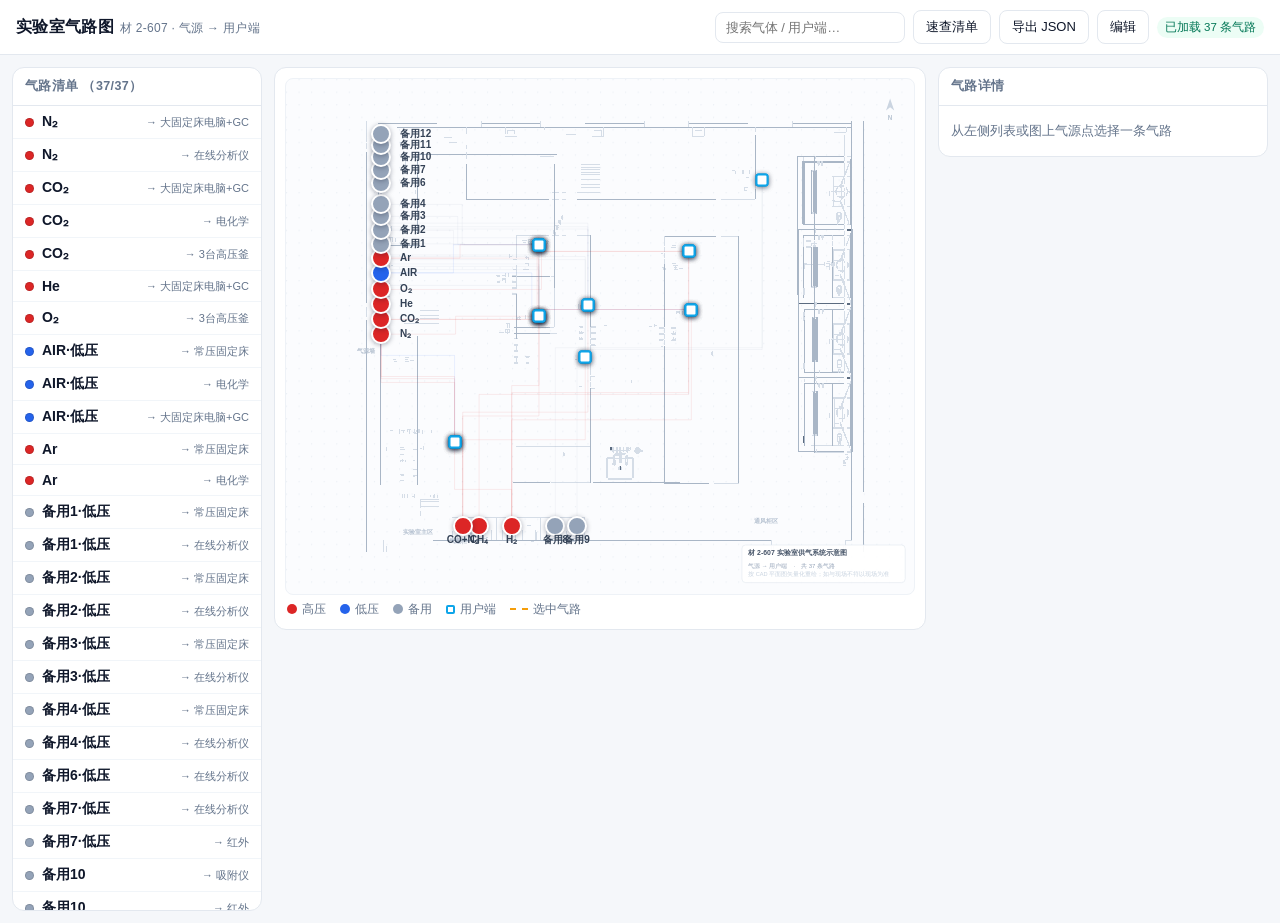
==== gas/index.html @ 450772d9 "气路图：底图去掉原有气路只保留建筑/设备/气瓶柜；新增「布置编辑」可增删改方框、拖动缩放、隐藏底图" ====
<!DOCTYPE html>
<html lang="zh-CN">
<head>
<meta charset="UTF-8" />
<meta name="viewport" content="width=device-width, initial-scale=1" />
<title>实验室气路图 · 材2-607</title>
<style>
  :root{
    --bg:#f5f7fa; --card:#fff; --line:#e3e8ef; --text:#0f172a; --muted:#64748b;
    --accent:#1d6fb8; --accent-d:#155a94; --ok:#15803d; --warn:#c2410c; --danger:#b91c1c;
    --c-high:#dc2626; --c-low:#2563eb; --c-res:#94a3b8;
  }
  *{box-sizing:border-box}
  body{margin:0;font-family:-apple-system,BlinkMacSystemFont,"Segoe UI","PingFang SC","Microsoft YaHei",sans-serif;
       background:var(--bg);color:var(--text);font-size:14px}
  header{display:flex;align-items:center;gap:12px;padding:10px 16px;background:#fff;border-bottom:1px solid var(--line);
         position:sticky;top:0;z-index:30;flex-wrap:wrap}
  .brand{font-weight:750;font-size:16px;letter-spacing:.3px}
  .brand .sub{font-weight:500;font-size:12px;color:var(--muted);margin-left:6px}
  .tools{display:flex;align-items:center;gap:8px;margin-left:auto;flex-wrap:wrap}
  input[type=text],input[type=password],textarea,select{
    border:1px solid var(--line);border-radius:8px;padding:7px 10px;font-size:13px;font-family:inherit;background:#fff;color:var(--text)}
  input:focus,textarea:focus,select:focus{outline:2px solid #bfdbfe;border-color:#93c5fd}
  #q{width:190px}
  button{border:1px solid var(--line);background:#fff;border-radius:8px;padding:7px 12px;font-size:13px;
         cursor:pointer;font-family:inherit;color:var(--text);transition:.15s}
  button:hover{background:#f1f5f9}
  button.primary{background:var(--accent);border-color:var(--accent);color:#fff}
  button.primary:hover{background:var(--accent-d)}
  button.danger{color:var(--danger);border-color:#fecaca}
  button.danger:hover{background:#fef2f2}
  a{text-decoration:none}
  .pill{display:inline-flex;align-items:center;gap:5px;font-size:11.5px;padding:3px 8px;border-radius:999px;background:#eef2f7;color:#475569}
  .pill.high{background:#fef2f2;color:#b91c1c}
  .pill.low{background:#eff6ff;color:#1d4ed8}
  .pill.ok{background:#ecfdf5;color:#047857}
  .pill.warn{background:#fff7ed;color:#c2410c}
  main{display:grid;grid-template-columns:250px minmax(0,1fr) 330px;gap:12px;padding:12px;align-items:start}
  @media (max-width:1180px){ main{grid-template-columns:1fr} }
  .card{background:var(--card);border:1px solid var(--line);border-radius:12px;overflow:hidden}
  .card h2{margin:0;padding:10px 12px;font-size:12.5px;font-weight:700;color:var(--muted);
           border-bottom:1px solid var(--line);letter-spacing:.4px}
  #list{max-height:calc(100vh - 96px);overflow:auto}
  .li{display:flex;align-items:center;gap:8px;padding:7px 12px;border-bottom:1px solid #f1f5f9;cursor:pointer}
  .li:hover{background:#f8fafc}
  .li.active{background:#eff6ff}
  .li .dot{width:9px;height:9px;border-radius:50%;flex:0 0 auto;border:1px solid rgba(0,0,0,.15)}
  .li .nm{font-weight:650;white-space:nowrap}
  .li .to{font-size:11px;color:var(--muted);margin-left:auto;overflow:hidden;text-overflow:ellipsis;white-space:nowrap;max-width:110px}
  #stage{background:#fff;border:1px solid var(--line);border-radius:12px;padding:10px}
  #mapWrap{position:relative;line-height:0;user-select:none;touch-action:none;border-radius:8px;overflow:hidden;
           background:#fbfcfe;border:1px solid #eef2f7}
  #mapWrap.armed{cursor:crosshair;border-color:#f59e0b;box-shadow:0 0 0 3px rgba(245,158,11,.15)}
  #canvas{width:100%;height:auto;display:block}
  #markers{position:absolute;inset:0}
  .mk{position:absolute;transform:translate(-50%,-50%);border-radius:50%;border:2px solid #fff;
      box-shadow:0 1px 5px rgba(15,23,42,.35);cursor:pointer;display:flex;align-items:center;justify-content:center;
      transition:transform .12s}
  .mk.src{width:20px;height:20px;font-size:8.5px;font-weight:700;color:#fff}
  .mk.user{width:13px;height:13px;border-radius:3px;background:#fff;border:2.5px solid #0ea5e9}
  .mk:hover{transform:translate(-50%,-50%) scale(1.25);z-index:5}
  .mk.sel{transform:translate(-50%,-50%) scale(1.4);z-index:6}
  .mk.gas.high{background:var(--c-high)}
  .mk.gas.low{background:var(--c-low)}
  .mk.gas.reserved{background:var(--c-res)}
  .mk .lb{position:absolute;left:23px;top:50%;transform:translateY(-50%);white-space:nowrap;
          font-size:10px;font-weight:600;color:#334155;background:rgba(255,255,255,.9);padding:0 4px;border-radius:4px;
          pointer-events:none}
  .mk .lb.under{left:50%;top:22px;transform:translateX(-50%)}
  .legend{display:flex;gap:14px;flex-wrap:wrap;padding:8px 2px 2px;font-size:11.5px;color:var(--muted);line-height:1.2}
  .legend i{display:inline-block;width:10px;height:10px;border-radius:50%;margin-right:5px;vertical-align:-1px}
  .legend .sq{display:inline-block;width:9px;height:9px;border-radius:2px;background:#fff;border:2px solid #0ea5e9;margin-right:5px;vertical-align:-1px}
  .legend .ln{display:inline-block;width:18px;height:0;border-top:2px dashed #f59e0b;margin-right:5px;vertical-align:3px}
  #detail{max-height:calc(100vh - 96px);overflow:auto}
  .dt{padding:12px}
  .dt h3{margin:0 0 2px;font-size:16px}
  .dt .sub{color:var(--muted);font-size:12px;margin-bottom:10px}
  .kv{display:grid;grid-template-columns:72px 1fr;gap:6px 10px;font-size:13px;margin-bottom:12px}
  .kv .k{color:var(--muted)}
  .route{background:#f8fafc;border:1px solid #eef2f7;border-radius:8px;padding:8px 10px;margin-bottom:12px;font-size:12.5px}
  .route .arrow{color:#94a3b8;margin:0 4px}
  .empty{color:var(--muted);font-size:13px;padding:16px 12px}
  #toast{position:fixed;left:50%;bottom:22px;transform:translateX(-50%);background:#0f172a;color:#fff;
         padding:9px 16px;border-radius:999px;font-size:13px;opacity:0;pointer-events:none;transition:.25s;z-index:99}
  #toast.show{opacity:.94}
  .modal{position:fixed;inset:0;background:rgba(15,23,42,.45);display:none;align-items:center;justify-content:center;padding:16px;z-index:60}
  .modal.open{display:flex}
  .box{background:#fff;border-radius:14px;width:min(580px,96vw);max-height:92vh;overflow:auto;padding:16px 18px}
  .box h3{margin:0 0 4px;font-size:16px}
  .box .muted{color:var(--muted);font-size:12px;margin-bottom:12px}
  .f{margin-bottom:10px}
  .f label{display:block;font-size:12px;color:var(--muted);margin-bottom:4px}
  .f input,.f textarea,.f select{width:100%}
  .row2{display:grid;grid-template-columns:1fr 1fr;gap:10px}
  .foot{display:flex;gap:8px;margin-top:6px;flex-wrap:wrap}
  .foot .right{margin-left:auto}
  .seg{display:inline-flex;border:1px solid var(--line);border-radius:8px;overflow:hidden}
  .seg button{border:0;border-radius:0;padding:6px 14px}
  .seg button+button{border-left:1px solid var(--line)}
  .seg button.on{background:#e0f2fe;color:#0369a1;font-weight:650}
  .tip{background:#fffbeb;border:1px solid #fde68a;color:#92400e;border-radius:8px;padding:7px 10px;font-size:12.5px;margin-bottom:10px;display:none}
  .tip.show{display:block}

  /* ---------- 打印（贴墙用） ---------- */
  @media print{
    @page{ size:A4 landscape; margin:10mm; }
    body{background:#fff}
    header,.legend,#list,#detail,aside,.tip,#toast{display:none !important}
    main{display:block;padding:0}
    #stage{border:0;padding:0}
    #mapWrap{border:0}
    .print-title{display:block !important}
  }
  .print-title{display:none;font-size:14px;font-weight:700;margin:0 0 4px}

  /* 布置编辑 */
  .furn-box{ position:absolute; box-sizing:border-box; border:2px solid #7c8ea3; border-radius:6px;
             background:rgba(124,142,163,.12); cursor:move; }
  .furn-box.sel{ border-color:#1d6fb8; background:rgba(29,111,184,.14); box-shadow:0 0 0 3px rgba(29,111,184,.15); }
  .furn-box .fname{ position:absolute; left:4px; top:50%; transform:translateY(-50%);
                    font-size:10px; font-weight:650; color:#334155; white-space:nowrap;
                    background:rgba(255,255,255,.75); padding:0 3px; border-radius:3px; pointer-events:none; }
  .furn-box .fh{ position:absolute; right:-6px; bottom:-6px; width:12px; height:12px; background:#1d6fb8;
                 border:2px solid #fff; border-radius:3px; cursor:nwse-resize; display:none; }
  .furn-box.sel .fh{ display:block; }
  .tool-sep{ width:1px; height:20px; background:var(--line); margin:0 2px; }
  .chk{ display:inline-flex; align-items:center; gap:5px; font-size:12.5px; color:var(--muted); cursor:pointer; }
  .chk input{ margin:0; }
</style>
</head>
<body>

<header>
  <div class="brand">实验室气路图<span class="sub">材 2-607 · 气源 → 用户端</span></div>
  <div class="tools">
    <input type="text" id="q" placeholder="搜索气体 / 用户端…" />
    <a href="list.html"><button>速查清单</button></a>
    <button id="btnExport">导出 JSON</button>
    <button id="btnEdit">编辑</button>
    <button class="primary" id="btnAdd" style="display:none">＋ 新气路</button>
    <button id="btnLayout" style="display:none">布置</button>
    <label class="chk" id="lblBase" style="display:none"><input type="checkbox" id="chkBase" checked />显示底图</label>
    <span class="pill" id="status">加载中…</span>
  </div>
</header>

<main>
  <aside class="card">
    <h2>气路清单 <span id="cnt"></span></h2>
    <div id="list"></div>
  </aside>

  <section id="stage">
    <div class="print-title" id="printTitle">材 2-607 实验室供气系统示意图</div>
    <div class="tip" id="tip"></div>
    <div id="mapWrap">
      <svg id="canvas" viewBox="0 0 1000 820" xmlns="http://www.w3.org/2000/svg">
        <defs>
          <pattern id="grid" width="20" height="20" patternUnits="userSpaceOnUse">
            <circle cx="1" cy="1" r="0.8" fill="#dbe3ec"></circle>
          </pattern>
          <filter id="soft" x="-20%" y="-20%" width="140%" height="140%">
            <feDropShadow dx="0" dy="1" stdDeviation="2" flood-color="#0f172a" flood-opacity="0.10" />
          </filter>
        </defs>
        <rect x="0" y="0" width="1000" height="820" fill="url(#grid)"></rect>
        <g id="rooms"></g>
        <g id="decor"></g>
        <g id="lines"></g>
        <g id="equip"></g>
        <g id="furn"></g>
        <g id="hl"></g>
        <g id="spots"></g>
      </svg>
      <div id="markers"></div>
    </div>
    <div class="legend">
      <span><i style="background:var(--c-high)"></i>高压</span>
      <span><i style="background:var(--c-low)"></i>低压</span>
      <span><i style="background:var(--c-res)"></i>备用</span>
      <span><span class="sq"></span>用户端</span>
      <span><span class="ln"></span>选中气路</span>
    </div>
  </section>

  <aside class="card">
    <h2>气路详情</h2>
    <div id="detail"><div class="empty">从左侧列表或图上气源点选择一条气路</div></div>
  </aside>
</main>

<div class="modal" id="loginModal">
  <div class="box" style="width:min(380px,96vw)">
    <h3>编辑模式</h3>
    <div class="muted">输入管理密码后可新建 / 修改 / 移动气路点位。</div>
    <div class="f"><label>用户名</label><input type="text" id="lgUser" value="admin" autocomplete="username" /></div>
    <div class="f"><label>密码</label><input type="password" id="lgPass" autocomplete="current-password" /></div>
    <div class="muted" id="lgErr" style="color:#b91c1c;min-height:18px"></div>
    <div class="foot"><button class="primary" id="lgOk">进入</button><button id="lgCancel">取消</button></div>
  </div>
</div>

<div class="modal" id="editModal">
  <div class="box">
    <h3 id="edTitle">新建气路</h3>
    <div class="muted" id="edHint"></div>
    <div class="row2">
      <div class="f"><label>气体（图上短标签）</label><input type="text" id="edGas" placeholder="N₂ / H₂ / CH₄" /></div>
      <div class="f"><label>气体名称</label><input type="text" id="edName" placeholder="氮气" /></div>
    </div>
    <div class="row2">
      <div class="f"><label>压力类型</label>
        <div class="seg" id="edLevelSeg">
          <button type="button" data-v="high">高压</button>
          <button type="button" data-v="low">低压</button>
        </div>
        <div class="muted" style="margin-top:6px">同一气源可同时存在高压、低压两条线路</div>
      </div>
      <div class="f"><label>气路状态</label>
        <select id="edKind"><option value="gas">在用</option><option value="reserved">备用（空置）</option></select>
      </div>
    </div>
    <div class="row2">
      <div class="f"><label>气源端名称</label><input type="text" id="edSrcName" placeholder="H₂ 气瓶（底部柜）" /></div>
      <div class="f"><label>用户端名称</label><input type="text" id="edUserName" placeholder="常压固定床" /></div>
    </div>
    <div class="row2">
      <div class="f"><label>进气压力</label><input type="text" id="edInlet" placeholder="25 MPa（气瓶）" /></div>
      <div class="f"><label>输出压力</label><input type="text" id="edOutlet" placeholder="0–10 MPa" /></div>
    </div>
    <div class="row2">
      <div class="f"><label>纯度</label><input type="text" id="edPurity" placeholder="99.999%" /></div>
      <div class="f"><label>接头规格</label><input type="text" id="edConn" placeholder="W21.8 / G3/8" /></div>
    </div>
    <div class="f"><label>管路材质/规格</label><input type="text" id="edTube" placeholder="316L BA 1/4&quot; OD" /></div>
    <div class="f"><label>备注（安全提示等）</label><textarea id="edNote" rows="2"></textarea></div>
    <div class="foot">
      <button class="primary" id="edSave">保存</button>
      <button id="edCancel">取消</button>
      <button id="edDup">另存为另一种压力</button>
      <button class="danger right" id="edDel">删除</button>
    </div>
  </div>
</div>

<div class="modal" id="furnModal">
  <div class="box" style="width:min(400px,96vw)">
    <h3>布置方框</h3>
    <div class="muted">给它起个名字，选择类型；位置和大小已按你画的位置记录。</div>
    <div class="f"><label>名称</label><input type="text" id="fnName" placeholder="如：实验台 1 / 气瓶柜 A" /></div>
    <div class="f"><label>类型</label><select id="fnType"></select></div>
    <div class="foot">
      <button class="primary" id="fnSave">保存</button>
      <button id="fnCancel">取消</button>
      <button class="danger right" id="fnDel">删除</button>
    </div>
  </div>
</div>

<div id="toast"></div>

<script>
(function () {
  'use strict';

  var DATA_URL = 'data.json';
  var GH = {
    owner: 'ZJU-ICED-DATA', repo: 'ZJU-ICED-DATA.github.io', branch: 'main', path: 'gas/data.json',
    tokenParts: ['github_pat_11AQ437DQ0hTx', 'IJ4ZBNcxG_n7IAgfIpAVQrOTdsfbfTBpuWEYzNIp', 'zmD0jUM8KNmIcAYWDT2729ZZqHrtl']
  };
  var ADMIN = { user: 'admin', salt: 'lab-admin-9f3c2a',
    hash: '796930e3a9bef9ffd73f2d1b2575b1e8e4530f903c3f8997fe739234d6481990' };
  var SESSION_KEY = 'gas:admin:v1';
  var VBW = 1000, VBH = 820;

  var S = {
    plan: null,
    data: { lines: [], rooms: [], equipment: [], spots: [] },
    sel: null, editing: false, q: '', pick: null, draft: null, drag: null, editId: null, level: 'high',
    furn: [], layout: false, furnSel: null, furnDrag: null, baseOn: true
  };

  function $(s, r) { return (r || document).querySelector(s); }
  function $$(s, r) { return Array.prototype.slice.call((r || document).querySelectorAll(s)); }
  function esc(s) {
    return String(s == null ? '' : s).replace(/[&<>"']/g, function (c) {
      return { '&': '&amp;', '<': '&lt;', '>': '&gt;', '"': '&quot;', "'": '&#39;' }[c];
    });
  }
  function toast(msg, ms) {
    var t = $('#toast'); t.textContent = msg; t.classList.add('show');
    clearTimeout(t._h); t._h = setTimeout(function () { t.classList.remove('show'); }, ms || 2200);
  }
  function px(x) { return (x * VBW).toFixed(1); }
  function py(y) { return (y * VBH).toFixed(1); }
  function svgEl(tag, attrs) {
    var el = document.createElementNS('http://www.w3.org/2000/svg', tag);
    Object.keys(attrs || {}).forEach(function (k) { if (attrs[k] !== '') el.setAttribute(k, attrs[k]); });
    return el;
  }
  function r3(v) { return Math.round(v * 1000) / 1000; }

  /* ================= 数据 ================= */
  async function loadData() {
    try {
      var r = await fetch(DATA_URL + '?t=' + Date.now(), { cache: 'no-store' });
      if (!r.ok) throw new Error('HTTP ' + r.status);
      var j = await r.json();
      try {
        var pr = await fetch('plan.json?t=' + Date.now(), { cache: 'no-store' });
        if (pr.ok) S.plan = await pr.json();
      } catch (e) { S.plan = null; }
      S.data = {
        lines: Array.isArray(j.lines) ? j.lines : [],
        rooms: Array.isArray(j.rooms) ? j.rooms : [],
        equipment: Array.isArray(j.equipment) ? j.equipment : [],
        spots: Array.isArray(j.spots) ? j.spots : [],
        furniture: Array.isArray(j.furniture) ? j.furniture : [],
        plan: j.plan || {}
      };
      S.furn = S.data.furniture || [];
      setStatus('已加载 ' + S.data.lines.length + ' 条气路', 'ok');
    } catch (e) {
      setStatus('读取失败：' + e.message, 'warn');
    }
    renderAll();
  }

  function setStatus(txt, cls) {
    var el = $('#status'); el.textContent = txt;
    el.className = 'pill' + (cls ? ' ' + cls : '');
  }

  /* ================= 底图 ================= */
  function drawPlan() {
    var rooms = $('#rooms'), equip = $('#equip');
    rooms.innerHTML = ''; equip.innerHTML = '';

    /* 真实 CAD 几何（栅格矢量化结果） */
    if (S.plan && Array.isArray(S.plan.rects)) {
      var frag = document.createDocumentFragment();
      S.plan.rects.forEach(function (r) {
        var x = r[0], y = r[1], w = r[2], h = r[3];
        var thin = Math.min(w, h);
        var long = Math.max(w, h);
        var fill = thin >= 2.2 ? '#5b6b80' : (long >= 55 ? '#a9b6c6' : '#d5dde7');
        frag.appendChild(svgEl('rect', {
          x: x.toFixed(2), y: y.toFixed(2), width: w.toFixed(2), height: h.toFixed(2),
          fill: fill, 'shape-rendering': 'crispEdges'
        }));
      });
      rooms.appendChild(frag);
    }

    /* 区域名称（只做文字提示，不画框） */
    (S.data.rooms || []).forEach(function (r) {
      var label = svgEl('text', {
        x: px(r.x) + 10, y: py(r.y + r.h) - 9,
        'font-size': 10, fill: '#b6c2d1', 'font-weight': 600
      });
      label.textContent = r.name || '';
      equip.appendChild(label);
    });

    drawDecor();
  }

  function drawDecor() {
    var g = $('#decor');
    g.innerHTML = '';

    var nx = 962, ny = 44;
    g.appendChild(svgEl('path', {
      d: 'M' + nx + ',' + (ny - 13) + ' L' + (nx - 6.5) + ',' + (ny + 6) + ' L' + nx + ',' + (ny + 1) +
         ' L' + (nx + 6.5) + ',' + (ny + 6) + ' Z', fill: '#cbd5e1'
    }));
    var nt = svgEl('text', { x: nx, y: ny + 21, 'text-anchor': 'middle', 'font-size': 10, fill: '#b6c2d1', 'font-weight': 700 });
    nt.textContent = 'N';
    g.appendChild(nt);

    var bx = 726, by = 742, bw = 260, bh = 60;
    g.appendChild(svgEl('rect', { x: bx, y: by, width: bw, height: bh, rx: 6,
      fill: '#ffffff', 'fill-opacity': '0.92', stroke: '#e3e8ef', 'stroke-width': 1 }));
    var t1 = svgEl('text', { x: bx + 10, y: by + 16, 'font-size': 11, fill: '#475569', 'font-weight': 700 });
    t1.textContent = '材 2-607 实验室供气系统示意图';
    g.appendChild(t1);
    var t2 = svgEl('text', { x: bx + 10, y: by + 36, 'font-size': 9.5, fill: '#94a3b8' });
    t2.textContent = '气源 → 用户端　·　共 ' + (S.data.lines || []).length + ' 条气路';
    g.appendChild(t2);
    var t3 = svgEl('text', { x: bx + 10, y: by + 50, 'font-size': 9, fill: '#c7d2df' });
    t3.textContent = '按 CAD 平面图矢量化重绘；如与现场不符以现场为准';
    g.appendChild(t3);
  }

  /* ================= 线路 ================= */
  function lineColor(l) {
    if (l.kind === 'reserved') return '#94a3b8';
    return l.level === 'low' ? '#2563eb' : '#dc2626';
  }
  function routeD(l, off) {
    var sx = l.source.x, sy = l.source.y, ex = l.user.x, ey = l.user.y;
    var o = off || 0;
    if (Math.abs(ey - sy) >= Math.abs(ex - sx) * 0.35) {
      var midY = (sy + ey) / 2 + o;
      return 'M' + px(sx) + ',' + py(sy) + ' L' + px(sx) + ',' + py(midY) +
             ' L' + px(ex) + ',' + py(midY) + ' L' + px(ex) + ',' + py(ey);
    }
    var midX = (sx + ex) / 2 + o;
    return 'M' + px(sx) + ',' + py(sy) + ' L' + px(midX) + ',' + py(sy) +
           ' L' + px(midX) + ',' + py(ey) + ' L' + px(ex) + ',' + py(ey);
  }

  function drawLines() {
    var lines = $('#lines'), hl = $('#hl');
    lines.innerHTML = ''; hl.innerHTML = '';

    S.data.lines.forEach(function (l, i) {
      var off = ((i % 7) - 3) * 0.0035;
      lines.appendChild(svgEl('path', {
        d: routeD(l, off), fill: 'none',
        stroke: lineColor(l), 'stroke-width': 1.1, opacity: '0.13'
      }));
    });

    if (S.sel) {
      var l = findLine(S.sel);
      if (l) {
        hl.appendChild(svgEl('path', {
          d: routeD(l, 0), fill: 'none', stroke: lineColor(l),
          'stroke-width': 2.6, 'stroke-dasharray': '8 4',
          'stroke-linejoin': 'round', 'stroke-linecap': 'round', opacity: '0.98'
        }));
      }
    }
  }

  function renderMarkers() {
    var host = $('#markers');
    host.innerHTML = '';

    var srcKeys = {};
    S.data.lines.forEach(function (l) {
      var k = l.source.x.toFixed(3) + ',' + l.source.y.toFixed(3);
      if (!srcKeys[k]) srcKeys[k] = { x: l.source.x, y: l.source.y, gas: l.gas, lines: [] };
      srcKeys[k].lines.push(l);
    });

    Object.keys(srcKeys).forEach(function (k) {
      var s = srcKeys[k];
      var l0 = s.lines[0];
      var sel = s.lines.some(function (x) { return x.id === S.sel; });
      var el = document.createElement('div');
      el.className = 'mk src ' + (l0.kind === 'reserved' ? 'gas reserved' : 'gas ' + (l0.level === 'low' ? 'low' : 'high')) +
        (sel ? ' sel' : '');
      el.style.left = (s.x * 100) + '%';
      el.style.top = (s.y * 100) + '%';
      el.title = l0.gas + ' 气源（' + s.lines.length + ' 条线路）';
      var lb = document.createElement('span');
      lb.className = 'lb'; lb.textContent = l0.gas;
      if (s.y > 0.85) lb.classList.add('under');
      el.appendChild(lb);
      el.addEventListener('pointerdown', function (ev) { onMarkerDown(ev, { type: 'source', key: k }); });
      el.addEventListener('click', function (ev) {
        ev.stopPropagation();
        if (S.drag && S.drag.moved) return;
        select(s.lines[0].id);
      });
      host.appendChild(el);
    });

    S.data.lines.forEach(function (l) {
      var el = document.createElement('div');
      el.className = 'mk user' + (S.sel === l.id ? ' sel' : '');
      el.style.left = (l.user.x * 100) + '%';
      el.style.top = (l.user.y * 100) + '%';
      el.title = '用户端：' + (l.user.name || '') + '（' + l.gas + '）';
      el.addEventListener('pointerdown', function (ev) { onMarkerDown(ev, { type: 'user', id: l.id }); });
      el.addEventListener('click', function (ev) { ev.stopPropagation(); if (!(S.drag && S.drag.moved)) select(l.id); });
      host.appendChild(el);
    });
  }

  /* ================= 列表 / 详情 ================= */
  function renderAll() { drawPlan(); drawFurniture(); drawLines(); renderMarkers(); renderList(); renderDetail(); }

  function renderList() {
    var host = $('#list');
    var q = S.q.trim().toLowerCase();
    var rows = S.data.lines.filter(function (l) {
      if (!q) return true;
      return [l.gas, l.name, l.user.name, l.source.name, l.connector, l.purity, l.note]
        .join(' ').toLowerCase().indexOf(q) >= 0;
    });
    $('#cnt').textContent = '（' + rows.length + '/' + S.data.lines.length + '）';
    if (!rows.length) { host.innerHTML = '<div class="empty">没有匹配的气路</div>'; return; }

    host.innerHTML = rows.map(function (l) {
      return '<div class="li' + (S.sel === l.id ? ' active' : '') + '" data-id="' + esc(l.id) + '">' +
        '<span class="dot" style="background:' + lineColor(l) + '"></span>' +
        '<span class="nm">' + esc(l.gas) + (l.level === 'low' ? '·低压' : '') + '</span>' +
        '<span class="to">→ ' + esc(l.user.name || '未命名') + '</span></div>';
    }).join('');

    $$('.li', host).forEach(function (el) {
      el.addEventListener('click', function () { select(el.getAttribute('data-id')); });
    });
  }

  function renderDetail() {
    var host = $('#detail');
    var l = S.sel ? findLine(S.sel) : null;
    if (!l) { host.innerHTML = '<div class="empty">从左侧列表或图上气源点选择一条气路</div>'; return; }

    var lvl = l.level === 'low' ? '<span class="pill low">低压</span>' : '<span class="pill high">高压</span>';
    var kind = l.kind === 'reserved' ? '<span class="pill">备用</span>' : '<span class="pill ok">在用</span>';

    host.innerHTML = '<div class="dt">' +
      '<h3>' + esc(l.gas) + ' ' + lvl + ' ' + kind + '</h3>' +
      '<div class="sub">' + esc(l.name || '') + '</div>' +
      '<div class="route"><b>' + esc(l.source.name || '气源端') + '</b><span class="arrow">────▶</span><b>' +
        esc(l.user.name || '用户端') + '</b></div>' +
      '<div class="kv">' +
        '<div class="k">进气压力</div><div>' + esc(l.inlet || '—') + '</div>' +
        '<div class="k">输出压力</div><div>' + esc(l.outlet || '—') + '</div>' +
        '<div class="k">纯度</div><div>' + esc(l.purity || '—') + '</div>' +
        '<div class="k">接头</div><div>' + esc(l.connector || '—') + '</div>' +
        '<div class="k">管路</div><div>' + esc(l.tube || '—') + '</div>' +
      '</div>' +
      (l.note ? '<div class="kv"><div class="k">备注</div><div>' + esc(l.note) + '</div></div>' : '') +
      (S.editing ? '<div class="foot" style="margin-top:4px"><button class="primary" id="dtEdit">编辑</button>' +
        '<button id="dtSame">同源加另一压力</button></div>' : '') +
      '</div>';

    var b = $('#dtEdit');
    if (b) b.addEventListener('click', function () { openEditor(l.id); });
    var c = $('#dtSame');
    if (c) c.addEventListener('click', function () { duplicateLine(l.id, true); });
  }

  function findLine(id) {
    for (var i = 0; i < S.data.lines.length; i++) if (S.data.lines[i].id === id) return S.data.lines[i];
    return null;
  }
  function select(id) { S.sel = id; drawLines(); renderMarkers(); renderList(); renderDetail(); }

  /* ================= 拖拽 ================= */
  function onMarkerDown(ev, target) {
    if (!S.editing) return;
    ev.preventDefault();
    var wrap = $('#mapWrap');
    var rect = wrap.getBoundingClientRect();
    S.drag = { target: target, moved: false, x0: ev.clientX, y0: ev.clientY };
    var move = function (e) {
      if (!S.drag) return;
      if (Math.abs(e.clientX - S.drag.x0) > 3 || Math.abs(e.clientY - S.drag.y0) > 3) S.drag.moved = true;
      var x = r3(Math.max(0, Math.min(1, (e.clientX - rect.left) / rect.width)));
      var y = r3(Math.max(0, Math.min(1, (e.clientY - rect.top) / rect.height)));
      if (target.type === 'user') {
        var l = findLine(target.id); if (!l) return;
        l.user.x = x; l.user.y = y;
      } else {
        S.data.lines.forEach(function (l) {
          var k = l.source.x.toFixed(3) + ',' + l.source.y.toFixed(3);
          if (k !== target.key) return;
          l.source.x = x; l.source.y = y;
        });
      }
      drawLines(); renderMarkers();
    };
    var up = function () {
      document.removeEventListener('pointermove', move);
      document.removeEventListener('pointerup', up);
      if (S.drag && S.drag.moved) {
        if (target.type === 'user') select(target.id);
        saveData('移动点位');
      }
      setTimeout(function () { S.drag = null; }, 0);
    };
    document.addEventListener('pointermove', move);
    document.addEventListener('pointerup', up);
  }

  /* ================= 选点建线路 ================= */
  function showTip(msg) {
    var t = $('#tip');
    if (!msg) { t.classList.remove('show'); t.textContent = ''; return; }
    t.textContent = msg; t.classList.add('show');
  }
  function startPick() {
    if (!S.editing) return;
    S.draft = { level: 'high', kind: 'gas' };
    S.pick = 'source';
    $('#mapWrap').classList.add('armed');
    showTip('① 请在图上点击「气源端」位置');
    setStatus('选点中：气源端', 'warn');
  }
  function cancelPick() {
    S.pick = null; S.draft = null;
    $('#mapWrap').classList.remove('armed');
    showTip('');
    setStatus('编辑模式', 'warn');
  }

  function bindMapClick() {
    $('#mapWrap').addEventListener('click', function (ev) {
      if (!S.editing) return;
      if (ev.target.closest && ev.target.closest('.mk')) return;
      var rect = this.getBoundingClientRect();
      var x = r3((ev.clientX - rect.left) / rect.width);
      var y = r3((ev.clientY - rect.top) / rect.height);
      if (x < 0 || x > 1 || y < 0 || y > 1) return;

      if (S.pick === 'source') {
        S.draft.source = { name: '', x: x, y: y };
        S.pick = 'user';
        showTip('② 请在图上点击「用户端」（用气设备）的位置');
        setStatus('选点中：用户端', 'warn');
        return;
      }
      if (S.pick === 'user') {
        S.draft.user = { name: '', x: x, y: y };
        S.pick = null;
        $('#mapWrap').classList.remove('armed');
        showTip('');
        openEditor(null, S.draft);
      }
    });
  }

  /* ================= 编辑弹窗 ================= */
  function setLevel(v) {
    S.level = v;
    $$('#edLevelSeg button').forEach(function (b) { b.classList.toggle('on', b.getAttribute('data-v') === v); });
  }
  function bindLevelSeg() {
    $$('#edLevelSeg button').forEach(function (b) {
      b.addEventListener('click', function () { setLevel(b.getAttribute('data-v')); });
    });
  }

  function openEditor(id, draft) {
    var l = id ? findLine(id) : null;
    S.editId = id || null;
    setLevel(l ? l.level : (draft ? draft.level : 'high'));

    $('#edTitle').textContent = l ? '编辑气路：' + l.gas : '新建气路';
    $('#edHint').textContent = l
      ? '气源端 (' + l.source.x.toFixed(3) + ', ' + l.source.y.toFixed(3) + ')　用户端 (' + l.user.x.toFixed(3) + ', ' + l.user.y.toFixed(3) + ')'
      : '已选点：气源端 (' + (draft ? draft.source.x.toFixed(3) : '—') + ', ' + (draft ? draft.source.y.toFixed(3) : '—') + ')' +
        '　用户端 (' + (draft ? draft.user.x.toFixed(3) : '—') + ', ' + (draft ? draft.user.y.toFixed(3) : '—') + ')';

    $('#edGas').value = l ? l.gas : '';
    $('#edName').value = l ? (l.name || '') : '';
    $('#edKind').value = l ? (l.kind || 'gas') : 'gas';
    $('#edSrcName').value = l ? (l.source.name || '') : '';
    $('#edUserName').value = l ? (l.user.name || '') : '';
    $('#edInlet').value = l ? (l.inlet || '') : '';
    $('#edOutlet').value = l ? (l.outlet || '') : '';
    $('#edPurity').value = l ? (l.purity || '') : '';
    $('#edConn').value = l ? (l.connector || '') : '';
    $('#edTube').value = l ? (l.tube || '') : '316L BA 1/4" OD';
    $('#edNote').value = l ? (l.note || '') : '';
    $('#edDel').style.display = l ? '' : 'none';
    $('#edDup').style.display = l ? '' : 'none';
    $('#editModal').classList.add('open');
    $('#edGas').focus();
  }

  function readForm() {
    if (!$('#edGas').value.trim()) return null;
    var base = S.editId ? findLine(S.editId) : S.draft;
    if (!base || !base.source || !base.user) return null;
    return {
      id: S.editId || ('L-' + Date.now().toString(36)),
      gas: $('#edGas').value.trim(),
      name: $('#edName').value.trim(),
      level: S.level || 'high',
      kind: $('#edKind').value,
      source: { name: $('#edSrcName').value.trim(), x: base.source.x, y: base.source.y },
      user: { name: $('#edUserName').value.trim(), x: base.user.x, y: base.user.y },
      inlet: $('#edInlet').value.trim(),
      outlet: $('#edOutlet').value.trim(),
      purity: $('#edPurity').value.trim(),
      connector: $('#edConn').value.trim(),
      tube: $('#edTube').value.trim(),
      note: $('#edNote').value.trim()
    };
  }

  function bindEditor() {
    $('#edCancel').addEventListener('click', function () { $('#editModal').classList.remove('open'); });

    $('#edSave').addEventListener('click', async function () {
      var rec = readForm();
      if (!rec) { toast('请填写气体标签'); return; }
      var i = -1;
      for (var k = 0; k < S.data.lines.length; k++) if (S.data.lines[k].id === rec.id) { i = k; break; }
      if (i >= 0) S.data.lines[i] = rec; else S.data.lines.push(rec);
      $('#editModal').classList.remove('open');
      S.sel = rec.id;
      renderAll();
      await saveData('更新气路：' + rec.gas + ' → ' + (rec.user.name || ''));
    });

    $('#edDup').addEventListener('click', function () {
      if (!S.editId) return;
      $('#editModal').classList.remove('open');
      duplicateLine(S.editId, true);
    });

    $('#edDel').addEventListener('click', async function () {
      var id = S.editId;
      if (!id) return;
      if (!window.confirm('确定删除这条气路吗？')) return;
      var l = findLine(id);
      S.data.lines = S.data.lines.filter(function (x) { return x.id !== id; });
      $('#editModal').classList.remove('open');
      S.sel = null; renderAll();
      await saveData('删除气路：' + (l ? l.gas : id));
    });
  }

  function duplicateLine(id, autoSave) {
    var l = findLine(id);
    if (!l) return;
    var copy = JSON.parse(JSON.stringify(l));
    copy.id = 'L-' + Date.now().toString(36);
    copy.level = l.level === 'low' ? 'high' : 'low';
    copy.note = (l.note ? l.note + ' ' : '') + '（同源另一压力支路）';
    S.data.lines.push(copy);
    S.sel = copy.id;
    renderAll();
    if (autoSave) saveData('同源新增' + (copy.level === 'low' ? '低压' : '高压') + '支路：' + copy.gas);
    toast('已复制为' + (copy.level === 'low' ? '低压' : '高压') + '支路，可再改用户端');
  }


  /* ================= 布置（家具/设备方框） ================= */
  var FURN_TYPES = ['实验台', '气瓶柜', '手套箱', '通风柜', '水槽', '柜子', '门', '其他'];

  function drawFurniture() {
    var g = $('#furn');
    if (!g) return;
    g.innerHTML = '';

    /* 底图开关 */
    var rooms = $('#rooms');
    if (rooms) rooms.style.display = S.baseOn ? '' : 'none';

    var host = $('#markers');
    /* 用 SVG 画方框（可缩放、清晰） */
    S.furn.forEach(function (f) {
      var sel = S.layout && S.furnSel === f.id;
      var rect = svgEl('rect', {
        x: px(f.x), y: py(f.y), width: px(f.w), height: py(f.h),
        rx: 6, fill: sel ? 'rgba(29,111,184,.16)' : 'rgba(124,142,163,.12)',
        stroke: sel ? '#1d6fb8' : '#7c8ea3', 'stroke-width': sel ? 2.4 : 1.6
      });
      g.appendChild(rect);

      var t = svgEl('text', {
        x: px(f.x) + 6, y: py(f.y + f.h / 2) + 3.5,
        'font-size': 10.5, fill: '#334155', 'font-weight': 650
      });
      t.textContent = f.name || '';
      g.appendChild(t);

      if (sel) {
        /* 右下角缩放手柄 */
        g.appendChild(svgEl('rect', {
          x: px(f.x + f.w) - 5, y: py(f.y + f.h) - 5, width: 9, height: 9, rx: 2,
          fill: '#1d6fb8', stroke: '#fff', 'stroke-width': 1.6,
          'data-handle': f.id, style: 'cursor:nwse-resize'
        }));
      }
    });

    /* 透明交互层：布置模式下接管点击/拖动 */
    if (!S.layout) return;
    S.furn.forEach(function (f) {
      var hit = document.createElement('div');
      hit.className = 'furn-hit';
      hit.setAttribute('data-fid', f.id);
      hit.style.cssText = 'position:absolute;left:' + (f.x * 100) + '%;top:' + (f.y * 100) + '%;' +
        'width:' + (f.w * 100) + '%;height:' + (f.h * 100) + '%;cursor:move;';
      hit.addEventListener('pointerdown', function (ev) { onFurnDown(ev, f.id, 'move'); });
      host.appendChild(hit);
    });
  }

  function onFurnDown(ev, id, mode) {
    if (!S.layout) return;
    ev.preventDefault(); ev.stopPropagation();
    var wrap = $('#mapWrap'), rect = wrap.getBoundingClientRect();
    var f = S.furn.find(function (x) { return x.id === id; });
    if (!f) return;
    S.furnSel = id;
    S.furnDrag = { id: id, mode: mode, x0: ev.clientX, y0: ev.clientY,
      orig: { x: f.x, y: f.y, w: f.w, h: f.h }, moved: false };

    var move = function (e) {
      if (!S.furnDrag) return;
      var dx = (e.clientX - S.furnDrag.x0) / rect.width;
      var dy = (e.clientY - S.furnDrag.y0) / rect.height;
      if (Math.abs(dx) > 0.002 || Math.abs(dy) > 0.002) S.furnDrag.moved = true;
      var o = S.furnDrag.orig;
      if (S.furnDrag.mode === 'move') {
        f.x = r3(Math.max(0, Math.min(1 - o.w, o.x + dx)));
        f.y = r3(Math.max(0, Math.min(1 - o.h, o.y + dy)));
      } else {
        f.w = r3(Math.max(0.02, Math.min(1 - f.x, o.w + dx)));
        f.h = r3(Math.max(0.02, Math.min(1 - f.y, o.h + dy)));
      }
      drawFurniture();
    };
    var up = function () {
      document.removeEventListener('pointermove', move);
      document.removeEventListener('pointerup', up);
      if (S.furnDrag && S.furnDrag.moved) { drawFurniture(); saveData('调整布置：' + (f.name || f.id)); }
      setTimeout(function () { S.furnDrag = null; }, 0);
    };
    document.addEventListener('pointermove', move);
    document.addEventListener('pointerup', up);
  }

  function startLayout() {
    S.layout = true;
    $('#btnLayout').textContent = '退出布置';
    $('#mapWrap').classList.add('armed');
    showTip('布置模式：点空白处添加方框；拖动方框可移动，拖右下角小方块可缩放');
    setStatus('布置编辑中', 'warn');
    drawFurniture();
  }
  function stopLayout() {
    S.layout = false; S.furnSel = null;
    $('#btnLayout').textContent = '布置';
    $('#mapWrap').classList.remove('armed');
    showTip('');
    setStatus('编辑模式', 'warn');
    drawFurniture();
  }

  function bindLayout() {
    $('#btnLayout').addEventListener('click', function () {
      if (S.layout) stopLayout(); else startLayout();
    });
    $('#chkBase').addEventListener('change', function () {
      S.baseOn = this.checked;
      drawFurniture();
    });

    /* 布置模式下点空白处新增方框 */
    $('#mapWrap').addEventListener('click', function (ev) {
      if (!S.layout) return;
      if (ev.target.closest && (ev.target.closest('[data-fid]') || ev.target.closest('.mk'))) return;
      var rect = this.getBoundingClientRect();
      var x = r3((ev.clientX - rect.left) / rect.width);
      var y = r3((ev.clientY - rect.top) / rect.height);
      if (x < 0 || x > 1 || y < 0 || y > 1) return;
      var f = { id: 'f-' + Date.now().toString(36), name: '新方框', type: '实验台',
                x: r3(Math.max(0, x - 0.06)), y: r3(Math.max(0, y - 0.03)), w: 0.12, h: 0.06 };
      S.furn.push(f);
      S.furnSel = f.id;
      drawFurniture();
      openFurnModal(f.id);
    });
  }

  function openFurnModal(id) {
    var f = S.furn.find(function (x) { return x.id === id; });
    if (!f) return;
    S.furnEditId = id;
    $('#fnName').value = f.name || '';
    $('#fnType').value = f.type || '实验台';
    $('#furnModal').classList.add('open');
    $('#fnName').focus();
  }

  function bindFurnModal() {
    $('#fnCancel').addEventListener('click', function () { $('#furnModal').classList.remove('open'); });
    $('#fnSave').addEventListener('click', function () {
      var f = S.furn.find(function (x) { return x.id === S.furnEditId; });
      if (!f) return;
      f.name = $('#fnName').value.trim() || '未命名';
      f.type = $('#fnType').value;
      $('#furnModal').classList.remove('open');
      drawFurniture();
      saveData('布置：' + f.name);
    });
    $('#fnDel').addEventListener('click', function () {
      var id = S.furnEditId;
      S.furn = S.furn.filter(function (x) { return x.id !== id; });
      S.furnSel = null;
      $('#furnModal').classList.remove('open');
      drawFurniture();
      saveData('删除方框');
    });
  }


  /* ================= 登录 ================= */
  function isAuthed() { try { return sessionStorage.getItem(SESSION_KEY) === 'ok'; } catch (e) { return false; } }
  function setAuthed(v) { try { v ? sessionStorage.setItem(SESSION_KEY, 'ok') : sessionStorage.removeItem(SESSION_KEY); } catch (e) {} }

  async function sha256Hex(str) {
    var buf = new TextEncoder().encode(str);
    var d = await crypto.subtle.digest('SHA-256', buf);
    return Array.prototype.map.call(new Uint8Array(d), function (b) { return b.toString(16).padStart(2, '0'); }).join('');
  }

  function bindLogin() {
    $('#btnEdit').addEventListener('click', function () {
      if (S.editing) {
        S.editing = false; cancelPick();
        $('#btnEdit').textContent = '编辑';
        $('#btnAdd').style.display = 'none';
        $('#btnLayout').style.display = 'none';
        $('#lblBase').style.display = 'none';
        if (S.layout) stopLayout();
        setStatus('浏览模式'); renderAll(); return;
      }
      if (isAuthed()) { startEdit(); return; }
      $('#loginModal').classList.add('open'); $('#lgPass').focus();
    });
    $('#lgCancel').addEventListener('click', function () { $('#loginModal').classList.remove('open'); });
    $('#lgOk').addEventListener('click', async function () {
      var u = $('#lgUser').value.trim(), p = $('#lgPass').value;
      var okUser = u === ADMIN.user, okPass = false;
      try { okPass = (await sha256Hex(ADMIN.salt + ':' + p)) === ADMIN.hash; } catch (e) {}
      if (okUser && okPass) {
        setAuthed(true); $('#loginModal').classList.remove('open'); $('#lgPass').value = ''; startEdit();
      } else {
        $('#lgErr').textContent = '用户名或密码不正确'; $('#lgPass').value = '';
      }
    });
  }

  function startEdit() {
    S.editing = true;
    $('#btnEdit').textContent = '退出编辑';
    $('#btnAdd').style.display = '';
    $('#btnLayout').style.display = '';
    $('#lblBase').style.display = '';
    setStatus('编辑模式：可拖点位、建新线路', 'warn');
    renderAll();
  }

  /* ================= 保存 ================= */
  function ghToken() { return GH.tokenParts.join(''); }
  function ghHeaders() {
    return { 'Authorization': 'Bearer ' + ghToken(), 'Accept': 'application/vnd.github+json', 'Content-Type': 'application/json' };
  }
  function b64(s) {
    var bytes = new TextEncoder().encode(s), bin = '';
    for (var i = 0; i < bytes.length; i++) bin += String.fromCharCode(bytes[i]);
    return btoa(bin);
  }

  async function saveData(msg) {
    setStatus('保存中…');
    var payload = JSON.stringify({
      updatedAt: new Date().toISOString(), plan: S.data.plan || {},
      rooms: S.data.rooms, equipment: S.data.equipment, spots: S.data.spots, lines: S.data.lines,
      furniture: S.furn
    }, null, 1);
    try {
      var api = 'https://api.github.com/repos/' + GH.owner + '/' + GH.repo + '/contents/' + GH.path;
      var cur = await fetch(api + '?ref=' + GH.branch + '&t=' + Date.now(), { headers: ghHeaders(), cache: 'no-store' });
      var sha = cur.ok ? (await cur.json()).sha : null;
      var res = await fetch(api, {
        method: 'PUT', headers: ghHeaders(),
        body: JSON.stringify({ message: (msg || '更新气路') + '（网页编辑）', content: b64(payload), branch: GH.branch, sha: sha })
      });
      if (!res.ok) {
        var j = await res.json().catch(function () { return {}; });
        throw new Error(j.message || ('HTTP ' + res.status));
      }
      setStatus('已保存，约 1 分钟后生效', 'ok');
      toast('已保存');
    } catch (e) {
      setStatus('保存失败：' + e.message, 'warn');
      toast('保存失败：' + e.message, 4200);
    }
  }

  function bindExport() {
    $('#btnExport').addEventListener('click', function () {
      var blob = new Blob([JSON.stringify({
        rooms: S.data.rooms, equipment: S.data.equipment, spots: S.data.spots, lines: S.data.lines
      }, null, 1)], { type: 'application/json;charset=utf-8' });
      var a = document.createElement('a');
      a.href = URL.createObjectURL(blob);
      a.download = 'gas-data-' + new Date().toISOString().slice(0, 10) + '.json';
      a.click();
      setTimeout(function () { URL.revokeObjectURL(a.href); }, 2000);
    });
  }

  function boot() {
    bindLogin(); bindEditor(); bindLevelSeg(); bindMapClick(); bindExport();
    bindLayout(); bindFurnModal();
    $('#fnType').innerHTML = FURN_TYPES.map(function (x) { return '<option>' + x + '</option>'; }).join('');
    $('#q').addEventListener('input', function () { S.q = this.value; renderList(); });
    $('#btnAdd').addEventListener('click', startPick);
    document.addEventListener('keydown', function (e) {
      if (e.key === 'Escape') {
        $('#loginModal').classList.remove('open');
        $('#editModal').classList.remove('open');
        cancelPick();
      }
    });
    loadData();
  }

  if (document.readyState === 'loading') document.addEventListener('DOMContentLoaded', boot);
  else boot();
})();
</script>
</body>
</html>
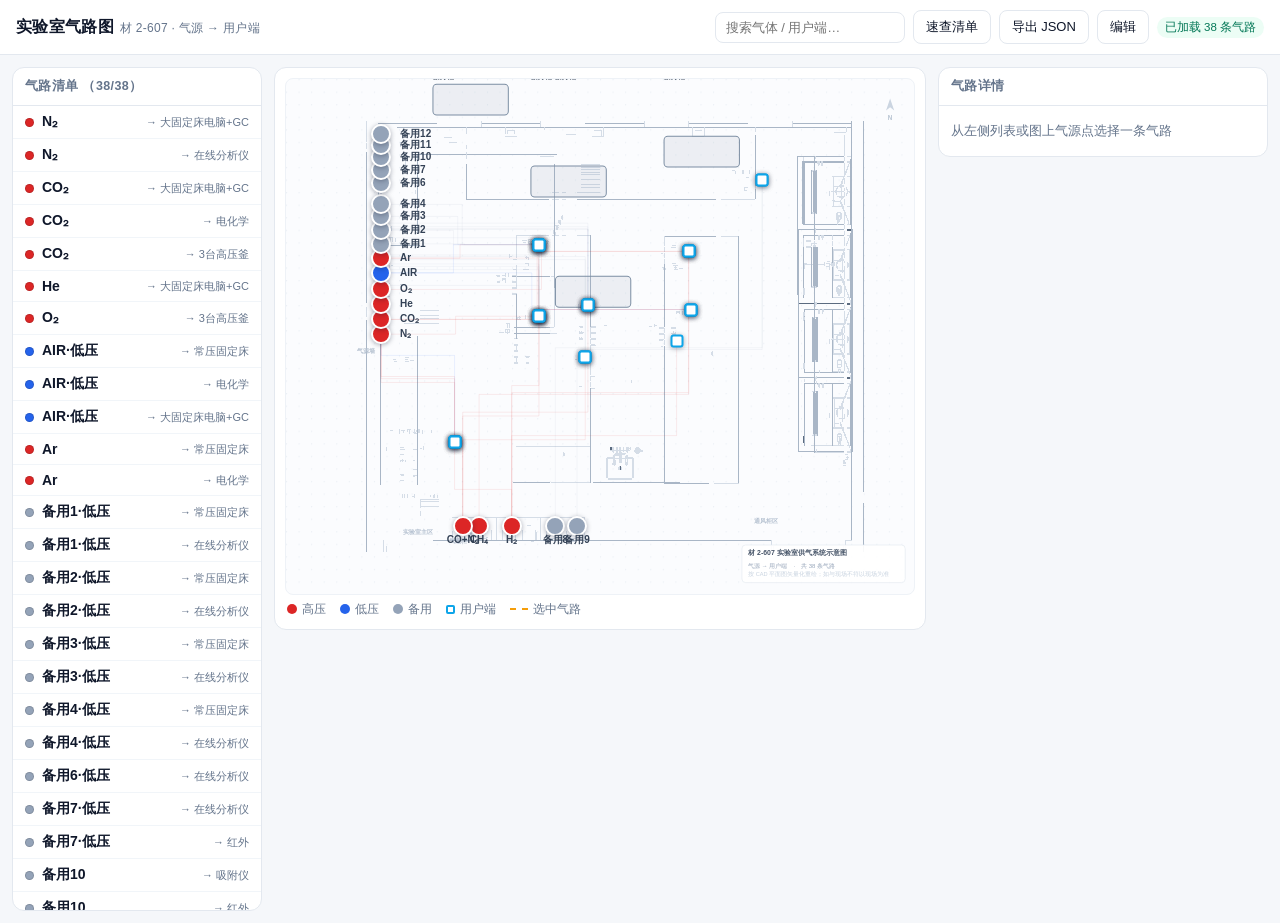
==== commit b59ab107: "气路图：修正布置编辑交互——不再一松手就新建方框，改为点「＋ 方框」后点位置放置；拖动只移动不新建" ====
--- a/gas/index.html
+++ b/gas/index.html
@@ -139,6 +139,7 @@
     <button id="btnEdit">编辑</button>
     <button class="primary" id="btnAdd" style="display:none">＋ 新气路</button>
     <button id="btnLayout" style="display:none">布置</button>
+    <button id="btnFurnAdd" style="display:none">＋ 方框</button>
     <label class="chk" id="lblBase" style="display:none"><input type="checkbox" id="chkBase" checked />显示底图</label>
     <span class="pill" id="status">加载中…</span>
   </div>
@@ -277,7 +278,8 @@
     plan: null,
     data: { lines: [], rooms: [], equipment: [], spots: [] },
     sel: null, editing: false, q: '', pick: null, draft: null, drag: null, editId: null, level: 'high',
-    furn: [], layout: false, furnSel: null, furnDrag: null, baseOn: true
+    furn: [], layout: false, furnSel: null, furnDrag: null, baseOn: true,
+    placeMode: false, lastDrag: 0
   };
 
   function $(s, r) { return (r || document).querySelector(s); }
@@ -784,6 +786,7 @@
       hit.style.cssText = 'position:absolute;left:' + (f.x * 100) + '%;top:' + (f.y * 100) + '%;' +
         'width:' + (f.w * 100) + '%;height:' + (f.h * 100) + '%;cursor:move;';
       hit.addEventListener('pointerdown', function (ev) { onFurnDown(ev, f.id, 'move'); });
+      hit.addEventListener('click', function (ev) { ev.stopPropagation(); });
       host.appendChild(hit);
     });
   }
@@ -816,7 +819,14 @@
     var up = function () {
       document.removeEventListener('pointermove', move);
       document.removeEventListener('pointerup', up);
-      if (S.furnDrag && S.furnDrag.moved) { drawFurniture(); saveData('调整布置：' + (f.name || f.id)); }
+      if (S.furnDrag && S.furnDrag.moved) {
+        S.lastDrag = Date.now();
+        drawFurniture();
+        saveData('调整布置：' + (f.name || f.id));
+      } else if (!S.furnDrag || !S.furnDrag.moved) {
+        /* 没移动 = 单击选中并打开属性 */
+        setTimeout(function () { openFurnModal(id); }, 40);
+      }
       setTimeout(function () { S.furnDrag = null; }, 0);
     };
     document.addEventListener('pointermove', move);
@@ -825,15 +835,17 @@
 
   function startLayout() {
     S.layout = true;
+    S.placeMode = false;
     $('#btnLayout').textContent = '退出布置';
-    $('#mapWrap').classList.add('armed');
-    showTip('布置模式：点空白处添加方框；拖动方框可移动，拖右下角小方块可缩放');
+    $('#btnFurnAdd').style.display = '';
+    showTip('拖动方框可移动，拖右下角小方块可缩放；要新增请点「＋ 方框」');
     setStatus('布置编辑中', 'warn');
     drawFurniture();
   }
   function stopLayout() {
-    S.layout = false; S.furnSel = null;
+    S.layout = false; S.furnSel = null; S.placeMode = false;
     $('#btnLayout').textContent = '布置';
+    $('#btnFurnAdd').style.display = 'none';
     $('#mapWrap').classList.remove('armed');
     showTip('');
     setStatus('编辑模式', 'warn');
@@ -849,18 +861,34 @@
       drawFurniture();
     });
 
-    /* 布置模式下点空白处新增方框 */
+    /* 「＋ 方框」：进入放置状态，下一次点击才落点 */
+    $('#btnFurnAdd').addEventListener('click', function () {
+      if (!S.layout) return;
+      S.placeMode = true;
+      $('#mapWrap').classList.add('armed');
+      showTip('点击图上位置放置方框（Esc 取消）');
+      setStatus('放置方框中…', 'warn');
+    });
+
+    /* 只有处于放置状态时才新建；拖动后 300ms 内的 click 一律忽略 */
     $('#mapWrap').addEventListener('click', function (ev) {
-      if (!S.layout) return;
+      if (!S.layout || !S.placeMode) return;
+      if (Date.now() - (S.lastDrag || 0) < 300) return;
       if (ev.target.closest && (ev.target.closest('[data-fid]') || ev.target.closest('.mk'))) return;
       var rect = this.getBoundingClientRect();
       var x = r3((ev.clientX - rect.left) / rect.width);
       var y = r3((ev.clientY - rect.top) / rect.height);
       if (x < 0 || x > 1 || y < 0 || y > 1) return;
+
       var f = { id: 'f-' + Date.now().toString(36), name: '新方框', type: '实验台',
-                x: r3(Math.max(0, x - 0.06)), y: r3(Math.max(0, y - 0.03)), w: 0.12, h: 0.06 };
+                x: r3(Math.max(0, Math.min(0.88, x - 0.06))),
+                y: r3(Math.max(0, Math.min(0.94, y - 0.03))), w: 0.12, h: 0.06 };
       S.furn.push(f);
       S.furnSel = f.id;
+      S.placeMode = false;
+      $('#mapWrap').classList.remove('armed');
+      showTip('');
+      setStatus('布置编辑中', 'warn');
       drawFurniture();
       openFurnModal(f.id);
     });
@@ -915,6 +943,7 @@
         $('#btnEdit').textContent = '编辑';
         $('#btnAdd').style.display = 'none';
         $('#btnLayout').style.display = 'none';
+        $('#btnFurnAdd').style.display = 'none';
         $('#lblBase').style.display = 'none';
         if (S.layout) stopLayout();
         setStatus('浏览模式'); renderAll(); return;
@@ -1006,7 +1035,14 @@
       if (e.key === 'Escape') {
         $('#loginModal').classList.remove('open');
         $('#editModal').classList.remove('open');
+        $('#furnModal').classList.remove('open');
         cancelPick();
+        if (S.placeMode) {
+          S.placeMode = false;
+          $('#mapWrap').classList.remove('armed');
+          showTip('');
+          setStatus(S.layout ? '布置编辑中' : '浏览模式', S.layout ? 'warn' : '');
+        }
       }
     });
     loadData();
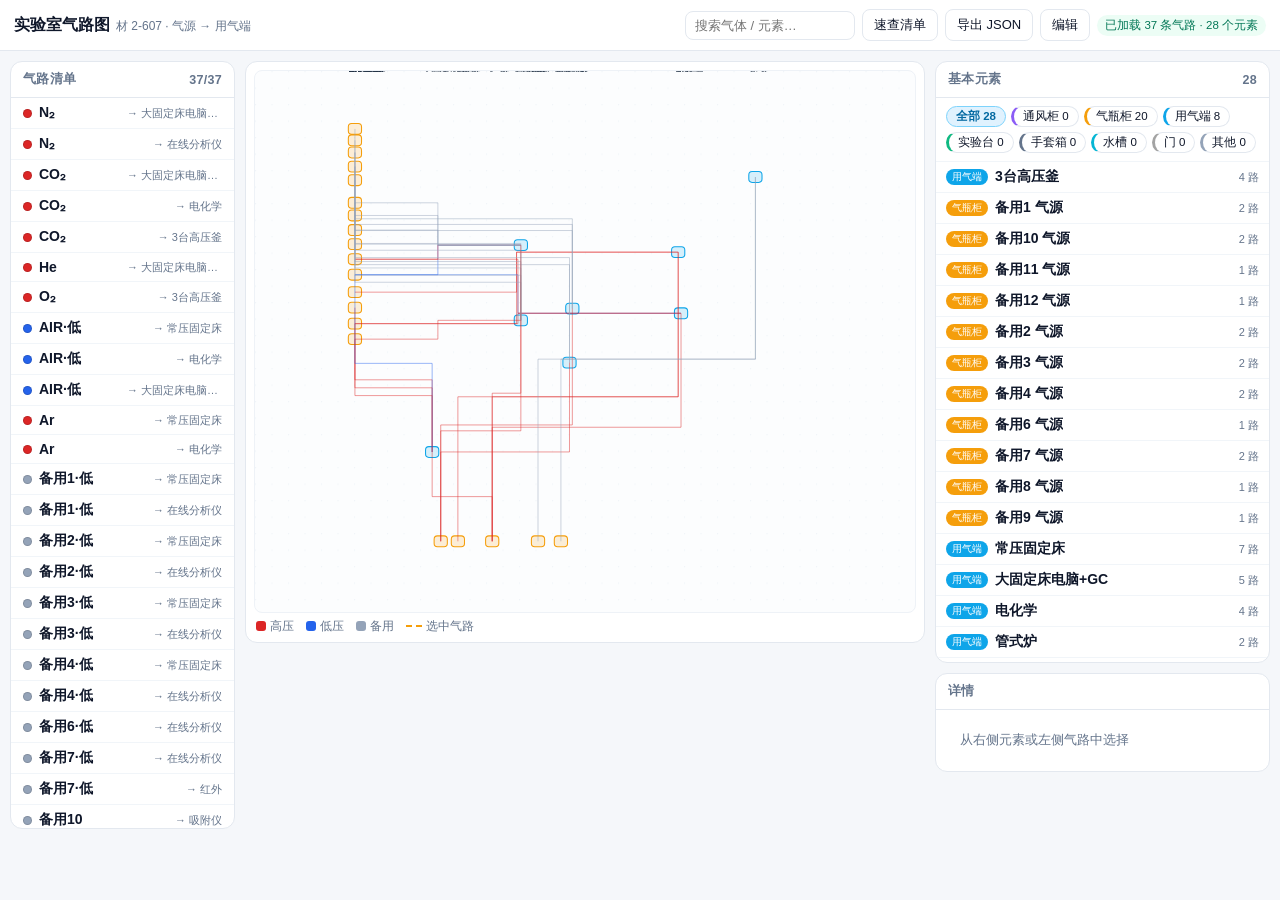
==== commit bfdfacd3: "气路图：改为白底 + 基本元素（通风柜/气瓶柜/用气端等）搭建，气路按元素分类，可查某设备涉及哪些气体" ====
--- a/gas/index.html
+++ b/gas/index.html
@@ -13,95 +13,95 @@
   *{box-sizing:border-box}
   body{margin:0;font-family:-apple-system,BlinkMacSystemFont,"Segoe UI","PingFang SC","Microsoft YaHei",sans-serif;
        background:var(--bg);color:var(--text);font-size:14px}
-  header{display:flex;align-items:center;gap:12px;padding:10px 16px;background:#fff;border-bottom:1px solid var(--line);
+  header{display:flex;align-items:center;gap:10px;padding:9px 14px;background:#fff;border-bottom:1px solid var(--line);
          position:sticky;top:0;z-index:30;flex-wrap:wrap}
-  .brand{font-weight:750;font-size:16px;letter-spacing:.3px}
+  .brand{font-weight:750;font-size:15.5px}
   .brand .sub{font-weight:500;font-size:12px;color:var(--muted);margin-left:6px}
-  .tools{display:flex;align-items:center;gap:8px;margin-left:auto;flex-wrap:wrap}
+  .tools{display:flex;align-items:center;gap:7px;margin-left:auto;flex-wrap:wrap}
   input[type=text],input[type=password],textarea,select{
-    border:1px solid var(--line);border-radius:8px;padding:7px 10px;font-size:13px;font-family:inherit;background:#fff;color:var(--text)}
+    border:1px solid var(--line);border-radius:8px;padding:6px 9px;font-size:13px;font-family:inherit;background:#fff;color:var(--text)}
   input:focus,textarea:focus,select:focus{outline:2px solid #bfdbfe;border-color:#93c5fd}
-  #q{width:190px}
-  button{border:1px solid var(--line);background:#fff;border-radius:8px;padding:7px 12px;font-size:13px;
+  #q{width:170px}
+  button{border:1px solid var(--line);background:#fff;border-radius:8px;padding:6px 11px;font-size:13px;
          cursor:pointer;font-family:inherit;color:var(--text);transition:.15s}
   button:hover{background:#f1f5f9}
   button.primary{background:var(--accent);border-color:var(--accent);color:#fff}
   button.primary:hover{background:var(--accent-d)}
   button.danger{color:var(--danger);border-color:#fecaca}
-  button.danger:hover{background:#fef2f2}
+  button.sm{padding:3px 8px;font-size:12px}
   a{text-decoration:none}
   .pill{display:inline-flex;align-items:center;gap:5px;font-size:11.5px;padding:3px 8px;border-radius:999px;background:#eef2f7;color:#475569}
   .pill.high{background:#fef2f2;color:#b91c1c}
   .pill.low{background:#eff6ff;color:#1d4ed8}
   .pill.ok{background:#ecfdf5;color:#047857}
   .pill.warn{background:#fff7ed;color:#c2410c}
-  main{display:grid;grid-template-columns:250px minmax(0,1fr) 330px;gap:12px;padding:12px;align-items:start}
-  @media (max-width:1180px){ main{grid-template-columns:1fr} }
-  .card{background:var(--card);border:1px solid var(--line);border-radius:12px;overflow:hidden}
-  .card h2{margin:0;padding:10px 12px;font-size:12.5px;font-weight:700;color:var(--muted);
-           border-bottom:1px solid var(--line);letter-spacing:.4px}
-  #list{max-height:calc(100vh - 96px);overflow:auto}
-  .li{display:flex;align-items:center;gap:8px;padding:7px 12px;border-bottom:1px solid #f1f5f9;cursor:pointer}
+  main{display:grid;grid-template-columns:225px minmax(0,1fr) 335px;gap:10px;padding:10px;align-items:start}
+  @media (max-width:1200px){ main{grid-template-columns:1fr} }
+  .card{background:var(--card);border:1px solid var(--line);border-radius:12px;overflow:hidden;margin-bottom:10px}
+  .card h2{margin:0;padding:9px 12px;font-size:12.5px;font-weight:700;color:var(--muted);
+           border-bottom:1px solid var(--line);letter-spacing:.3px;display:flex;align-items:center;gap:6px}
+  .card h2 .r{margin-left:auto;font-weight:600}
+  #list{max-height:calc(100vh - 170px);overflow:auto}
+  .li{display:flex;align-items:center;gap:7px;padding:6px 12px;border-bottom:1px solid #f1f5f9;cursor:pointer}
   .li:hover{background:#f8fafc}
   .li.active{background:#eff6ff}
   .li .dot{width:9px;height:9px;border-radius:50%;flex:0 0 auto;border:1px solid rgba(0,0,0,.15)}
   .li .nm{font-weight:650;white-space:nowrap}
-  .li .to{font-size:11px;color:var(--muted);margin-left:auto;overflow:hidden;text-overflow:ellipsis;white-space:nowrap;max-width:110px}
-  #stage{background:#fff;border:1px solid var(--line);border-radius:12px;padding:10px}
+  .li .to{font-size:11px;color:var(--muted);margin-left:auto;overflow:hidden;text-overflow:ellipsis;white-space:nowrap;max-width:95px}
+  #stage{background:#fff;border:1px solid var(--line);border-radius:12px;padding:8px}
   #mapWrap{position:relative;line-height:0;user-select:none;touch-action:none;border-radius:8px;overflow:hidden;
-           background:#fbfcfe;border:1px solid #eef2f7}
+           background:#fcfdfe;border:1px solid #eef2f7}
   #mapWrap.armed{cursor:crosshair;border-color:#f59e0b;box-shadow:0 0 0 3px rgba(245,158,11,.15)}
   #canvas{width:100%;height:auto;display:block}
   #markers{position:absolute;inset:0}
-  .mk{position:absolute;transform:translate(-50%,-50%);border-radius:50%;border:2px solid #fff;
-      box-shadow:0 1px 5px rgba(15,23,42,.35);cursor:pointer;display:flex;align-items:center;justify-content:center;
-      transition:transform .12s}
-  .mk.src{width:20px;height:20px;font-size:8.5px;font-weight:700;color:#fff}
-  .mk.user{width:13px;height:13px;border-radius:3px;background:#fff;border:2.5px solid #0ea5e9}
-  .mk:hover{transform:translate(-50%,-50%) scale(1.25);z-index:5}
-  .mk.sel{transform:translate(-50%,-50%) scale(1.4);z-index:6}
-  .mk.gas.high{background:var(--c-high)}
-  .mk.gas.low{background:var(--c-low)}
-  .mk.gas.reserved{background:var(--c-res)}
-  .mk .lb{position:absolute;left:23px;top:50%;transform:translateY(-50%);white-space:nowrap;
-          font-size:10px;font-weight:600;color:#334155;background:rgba(255,255,255,.9);padding:0 4px;border-radius:4px;
-          pointer-events:none}
-  .mk .lb.under{left:50%;top:22px;transform:translateX(-50%)}
-  .legend{display:flex;gap:14px;flex-wrap:wrap;padding:8px 2px 2px;font-size:11.5px;color:var(--muted);line-height:1.2}
-  .legend i{display:inline-block;width:10px;height:10px;border-radius:50%;margin-right:5px;vertical-align:-1px}
-  .legend .sq{display:inline-block;width:9px;height:9px;border-radius:2px;background:#fff;border:2px solid #0ea5e9;margin-right:5px;vertical-align:-1px}
-  .legend .ln{display:inline-block;width:18px;height:0;border-top:2px dashed #f59e0b;margin-right:5px;vertical-align:3px}
-  #detail{max-height:calc(100vh - 96px);overflow:auto}
-  .dt{padding:12px}
-  .dt h3{margin:0 0 2px;font-size:16px}
-  .dt .sub{color:var(--muted);font-size:12px;margin-bottom:10px}
-  .kv{display:grid;grid-template-columns:72px 1fr;gap:6px 10px;font-size:13px;margin-bottom:12px}
+  .el-hit{position:absolute;cursor:move}
+  .el-handle{position:absolute;width:13px;height:13px;margin:-6px 0 0 -6px;background:#1d6fb8;
+             border:2px solid #fff;border-radius:3px;cursor:nwse-resize;box-shadow:0 1px 4px rgba(0,0,0,.25)}
+  .legend{display:flex;gap:12px;flex-wrap:wrap;padding:7px 2px 0;font-size:11.5px;color:var(--muted);line-height:1.2}
+  .legend i{display:inline-block;width:10px;height:10px;border-radius:3px;margin-right:4px;vertical-align:-1px}
+  .legend .ln{display:inline-block;width:16px;height:0;border-top:2px dashed #f59e0b;margin-right:4px;vertical-align:3px}
+  #elList{max-height:calc(100vh - 400px);overflow:auto}
+  .el-row{display:flex;align-items:center;gap:7px;padding:6px 10px;border-bottom:1px solid #f1f5f9;cursor:pointer}
+  .el-row:hover{background:#f8fafc}
+  .el-row.active{background:#eff6ff}
+  .el-row .tag{font-size:10px;padding:1px 6px;border-radius:999px;color:#fff;flex:0 0 auto}
+  .el-row .n{font-weight:600;white-space:nowrap;overflow:hidden;text-overflow:ellipsis}
+  .el-row .c{margin-left:auto;font-size:11px;color:var(--muted);flex:0 0 auto}
+  .chips{display:flex;gap:5px;flex-wrap:wrap;padding:8px 10px;border-bottom:1px solid #f1f5f9}
+  .chip{font-size:11.5px;padding:2px 9px;border-radius:999px;border:1px solid var(--line);cursor:pointer;background:#fff}
+  .chip.on{background:#e0f2fe;border-color:#7dd3fc;color:#0369a1;font-weight:650}
+  #detail{padding:10px 12px;max-height:calc(100vh - 400px);overflow:auto}
+  .dt h3{margin:0 0 2px;font-size:15.5px}
+  .dt .sub{color:var(--muted);font-size:12px;margin-bottom:8px}
+  .kv{display:grid;grid-template-columns:60px 1fr;gap:5px 9px;font-size:12.5px;margin-bottom:9px}
   .kv .k{color:var(--muted)}
-  .route{background:#f8fafc;border:1px solid #eef2f7;border-radius:8px;padding:8px 10px;margin-bottom:12px;font-size:12.5px}
-  .route .arrow{color:#94a3b8;margin:0 4px}
-  .empty{color:var(--muted);font-size:13px;padding:16px 12px}
-  #toast{position:fixed;left:50%;bottom:22px;transform:translateX(-50%);background:#0f172a;color:#fff;
-         padding:9px 16px;border-radius:999px;font-size:13px;opacity:0;pointer-events:none;transition:.25s;z-index:99}
+  .glist{display:flex;flex-wrap:wrap;gap:5px}
+  .g{font-size:11.5px;padding:2px 8px;border-radius:999px;background:#f1f5f9;cursor:pointer;border:1px solid #e2e8f0}
+  .g:hover{background:#e2e8f0}
+  .g.hi{background:#fef2f2;border-color:#fecaca;color:#b91c1c}
+  .g.lo{background:#eff6ff;border-color:#dbeafe;color:#1d4ed8}
+  .g.re{background:#f8fafc;color:#64748b}
+  .empty{color:var(--muted);font-size:12.5px;padding:12px}
+  #toast{position:fixed;left:50%;bottom:20px;transform:translateX(-50%);background:#0f172a;color:#fff;
+         padding:8px 15px;border-radius:999px;font-size:13px;opacity:0;pointer-events:none;transition:.25s;z-index:99}
   #toast.show{opacity:.94}
   .modal{position:fixed;inset:0;background:rgba(15,23,42,.45);display:none;align-items:center;justify-content:center;padding:16px;z-index:60}
   .modal.open{display:flex}
-  .box{background:#fff;border-radius:14px;width:min(580px,96vw);max-height:92vh;overflow:auto;padding:16px 18px}
-  .box h3{margin:0 0 4px;font-size:16px}
-  .box .muted{color:var(--muted);font-size:12px;margin-bottom:12px}
-  .f{margin-bottom:10px}
-  .f label{display:block;font-size:12px;color:var(--muted);margin-bottom:4px}
+  .box{background:#fff;border-radius:14px;width:min(520px,96vw);max-height:92vh;overflow:auto;padding:15px 17px}
+  .box h3{margin:0 0 4px;font-size:15.5px}
+  .box .muted{color:var(--muted);font-size:12px;margin-bottom:10px}
+  .f{margin-bottom:9px}
+  .f label{display:block;font-size:12px;color:var(--muted);margin-bottom:3px}
   .f input,.f textarea,.f select{width:100%}
-  .row2{display:grid;grid-template-columns:1fr 1fr;gap:10px}
-  .foot{display:flex;gap:8px;margin-top:6px;flex-wrap:wrap}
+  .row2{display:grid;grid-template-columns:1fr 1fr;gap:9px}
+  .foot{display:flex;gap:7px;margin-top:6px;flex-wrap:wrap}
   .foot .right{margin-left:auto}
   .seg{display:inline-flex;border:1px solid var(--line);border-radius:8px;overflow:hidden}
-  .seg button{border:0;border-radius:0;padding:6px 14px}
+  .seg button{border:0;border-radius:0;padding:5px 13px}
   .seg button+button{border-left:1px solid var(--line)}
   .seg button.on{background:#e0f2fe;color:#0369a1;font-weight:650}
-  .tip{background:#fffbeb;border:1px solid #fde68a;color:#92400e;border-radius:8px;padding:7px 10px;font-size:12.5px;margin-bottom:10px;display:none}
+  .tip{background:#fffbeb;border:1px solid #fde68a;color:#92400e;border-radius:8px;padding:6px 10px;font-size:12.5px;margin-bottom:8px;display:none}
   .tip.show{display:block}
-
-  /* ---------- 打印（贴墙用） ---------- */
   @media print{
     @page{ size:A4 landscape; margin:10mm; }
     body{background:#fff}
@@ -112,66 +112,45 @@
     .print-title{display:block !important}
   }
   .print-title{display:none;font-size:14px;font-weight:700;margin:0 0 4px}
-
-  /* 布置编辑 */
-  .furn-box{ position:absolute; box-sizing:border-box; border:2px solid #7c8ea3; border-radius:6px;
-             background:rgba(124,142,163,.12); cursor:move; }
-  .furn-box.sel{ border-color:#1d6fb8; background:rgba(29,111,184,.14); box-shadow:0 0 0 3px rgba(29,111,184,.15); }
-  .furn-box .fname{ position:absolute; left:4px; top:50%; transform:translateY(-50%);
-                    font-size:10px; font-weight:650; color:#334155; white-space:nowrap;
-                    background:rgba(255,255,255,.75); padding:0 3px; border-radius:3px; pointer-events:none; }
-  .furn-box .fh{ position:absolute; right:-6px; bottom:-6px; width:12px; height:12px; background:#1d6fb8;
-                 border:2px solid #fff; border-radius:3px; cursor:nwse-resize; display:none; }
-  .furn-box.sel .fh{ display:block; }
-  .tool-sep{ width:1px; height:20px; background:var(--line); margin:0 2px; }
-  .chk{ display:inline-flex; align-items:center; gap:5px; font-size:12.5px; color:var(--muted); cursor:pointer; }
-  .chk input{ margin:0; }
 </style>
 </head>
 <body>
 
 <header>
-  <div class="brand">实验室气路图<span class="sub">材 2-607 · 气源 → 用户端</span></div>
+  <div class="brand">实验室气路图<span class="sub">材 2-607 · 气源 → 用气端</span></div>
   <div class="tools">
-    <input type="text" id="q" placeholder="搜索气体 / 用户端…" />
+    <input type="text" id="q" placeholder="搜索气体 / 元素…" />
     <a href="list.html"><button>速查清单</button></a>
     <button id="btnExport">导出 JSON</button>
     <button id="btnEdit">编辑</button>
-    <button class="primary" id="btnAdd" style="display:none">＋ 新气路</button>
-    <button id="btnLayout" style="display:none">布置</button>
-    <button id="btnFurnAdd" style="display:none">＋ 方框</button>
-    <label class="chk" id="lblBase" style="display:none"><input type="checkbox" id="chkBase" checked />显示底图</label>
+    <button class="primary" id="btnAddEl" style="display:none">＋ 元素</button>
+    <button class="primary" id="btnAddLine" style="display:none">＋ 气路</button>
     <span class="pill" id="status">加载中…</span>
   </div>
 </header>
 
 <main>
-  <aside class="card">
-    <h2>气路清单 <span id="cnt"></span></h2>
-    <div id="list"></div>
+  <aside>
+    <div class="card">
+      <h2>气路清单 <span class="r" id="cnt"></span></h2>
+      <div id="list"></div>
+    </div>
   </aside>
 
   <section id="stage">
-    <div class="print-title" id="printTitle">材 2-607 实验室供气系统示意图</div>
+    <div class="print-title">材 2-607 实验室供气系统示意图</div>
     <div class="tip" id="tip"></div>
     <div id="mapWrap">
       <svg id="canvas" viewBox="0 0 1000 820" xmlns="http://www.w3.org/2000/svg">
         <defs>
-          <pattern id="grid" width="20" height="20" patternUnits="userSpaceOnUse">
-            <circle cx="1" cy="1" r="0.8" fill="#dbe3ec"></circle>
+          <pattern id="grid" width="25" height="25" patternUnits="userSpaceOnUse">
+            <circle cx="1" cy="1" r="0.8" fill="#e6ecf3"></circle>
           </pattern>
-          <filter id="soft" x="-20%" y="-20%" width="140%" height="140%">
-            <feDropShadow dx="0" dy="1" stdDeviation="2" flood-color="#0f172a" flood-opacity="0.10" />
-          </filter>
         </defs>
         <rect x="0" y="0" width="1000" height="820" fill="url(#grid)"></rect>
-        <g id="rooms"></g>
-        <g id="decor"></g>
+        <g id="furn"></g>
         <g id="lines"></g>
-        <g id="equip"></g>
-        <g id="furn"></g>
         <g id="hl"></g>
-        <g id="spots"></g>
       </svg>
       <div id="markers"></div>
     </div>
@@ -179,81 +158,83 @@
       <span><i style="background:var(--c-high)"></i>高压</span>
       <span><i style="background:var(--c-low)"></i>低压</span>
       <span><i style="background:var(--c-res)"></i>备用</span>
-      <span><span class="sq"></span>用户端</span>
       <span><span class="ln"></span>选中气路</span>
     </div>
   </section>
 
-  <aside class="card">
-    <h2>气路详情</h2>
-    <div id="detail"><div class="empty">从左侧列表或图上气源点选择一条气路</div></div>
+  <aside>
+    <div class="card">
+      <h2>基本元素 <span class="r" id="elCount"></span></h2>
+      <div class="chips" id="typeChips"></div>
+      <div id="elList"></div>
+    </div>
+    <div class="card">
+      <h2>详情</h2>
+      <div id="detail"><div class="empty">选择右侧元素或左侧气路</div></div>
+    </div>
   </aside>
 </main>
 
 <div class="modal" id="loginModal">
-  <div class="box" style="width:min(380px,96vw)">
+  <div class="box" style="width:min(370px,96vw)">
     <h3>编辑模式</h3>
-    <div class="muted">输入管理密码后可新建 / 修改 / 移动气路点位。</div>
-    <div class="f"><label>用户名</label><input type="text" id="lgUser" value="admin" autocomplete="username" /></div>
-    <div class="f"><label>密码</label><input type="password" id="lgPass" autocomplete="current-password" /></div>
-    <div class="muted" id="lgErr" style="color:#b91c1c;min-height:18px"></div>
+    <div class="muted">输入管理密码后可添加 / 修改元素与气路。</div>
+    <div class="f"><label>用户名</label><input type="text" id="lgUser" value="admin" /></div>
+    <div class="f"><label>密码</label><input type="password" id="lgPass" /></div>
+    <div class="muted" id="lgErr" style="color:#b91c1c;min-height:16px"></div>
     <div class="foot"><button class="primary" id="lgOk">进入</button><button id="lgCancel">取消</button></div>
   </div>
 </div>
 
-<div class="modal" id="editModal">
+<div class="modal" id="elModal">
+  <div class="box" style="width:min(420px,96vw)">
+    <h3 id="elTitle">元素</h3>
+    <div class="muted" id="elHint"></div>
+    <div class="row2">
+      <div class="f"><label>名称</label><input type="text" id="elName" placeholder="通风柜 4 号" /></div>
+      <div class="f"><label>类型</label><select id="elType"></select></div>
+    </div>
+    <div class="f"><label>备注</label><input type="text" id="elNote" placeholder="可选" /></div>
+    <div class="foot">
+      <button class="primary" id="elSave">保存</button>
+      <button id="elCancel">取消</button>
+      <button class="danger right" id="elDel">删除</button>
+    </div>
+  </div>
+</div>
+
+<div class="modal" id="lineModal">
   <div class="box">
     <h3 id="edTitle">新建气路</h3>
     <div class="muted" id="edHint"></div>
     <div class="row2">
-      <div class="f"><label>气体（图上短标签）</label><input type="text" id="edGas" placeholder="N₂ / H₂ / CH₄" /></div>
+      <div class="f"><label>气体（短标签）</label><input type="text" id="edGas" placeholder="N₂" /></div>
       <div class="f"><label>气体名称</label><input type="text" id="edName" placeholder="氮气" /></div>
+    </div>
+    <div class="row2">
+      <div class="f"><label>气源端</label><select id="edSrc"></select></div>
+      <div class="f"><label>用气端</label><select id="edUser"></select></div>
     </div>
     <div class="row2">
       <div class="f"><label>压力类型</label>
-        <div class="seg" id="edLevelSeg">
-          <button type="button" data-v="high">高压</button>
-          <button type="button" data-v="low">低压</button>
-        </div>
-        <div class="muted" style="margin-top:6px">同一气源可同时存在高压、低压两条线路</div>
+        <div class="seg" id="edLevelSeg"><button type="button" data-v="high">高压</button><button type="button" data-v="low">低压</button></div>
       </div>
-      <div class="f"><label>气路状态</label>
-        <select id="edKind"><option value="gas">在用</option><option value="reserved">备用（空置）</option></select>
-      </div>
+      <div class="f"><label>状态</label><select id="edKind"><option value="gas">在用</option><option value="reserved">备用</option></select></div>
     </div>
     <div class="row2">
-      <div class="f"><label>气源端名称</label><input type="text" id="edSrcName" placeholder="H₂ 气瓶（底部柜）" /></div>
-      <div class="f"><label>用户端名称</label><input type="text" id="edUserName" placeholder="常压固定床" /></div>
-    </div>
-    <div class="row2">
-      <div class="f"><label>进气压力</label><input type="text" id="edInlet" placeholder="25 MPa（气瓶）" /></div>
+      <div class="f"><label>进气压力</label><input type="text" id="edInlet" placeholder="25 MPa" /></div>
       <div class="f"><label>输出压力</label><input type="text" id="edOutlet" placeholder="0–10 MPa" /></div>
     </div>
     <div class="row2">
       <div class="f"><label>纯度</label><input type="text" id="edPurity" placeholder="99.999%" /></div>
-      <div class="f"><label>接头规格</label><input type="text" id="edConn" placeholder="W21.8 / G3/8" /></div>
-    </div>
-    <div class="f"><label>管路材质/规格</label><input type="text" id="edTube" placeholder="316L BA 1/4&quot; OD" /></div>
-    <div class="f"><label>备注（安全提示等）</label><textarea id="edNote" rows="2"></textarea></div>
+      <div class="f"><label>接头</label><input type="text" id="edConn" placeholder="W21.8 / G3/8" /></div>
+    </div>
+    <div class="f"><label>备注</label><input type="text" id="edNote" /></div>
     <div class="foot">
       <button class="primary" id="edSave">保存</button>
       <button id="edCancel">取消</button>
-      <button id="edDup">另存为另一种压力</button>
+      <button id="edDup">同源另一压力</button>
       <button class="danger right" id="edDel">删除</button>
-    </div>
-  </div>
-</div>
-
-<div class="modal" id="furnModal">
-  <div class="box" style="width:min(400px,96vw)">
-    <h3>布置方框</h3>
-    <div class="muted">给它起个名字，选择类型；位置和大小已按你画的位置记录。</div>
-    <div class="f"><label>名称</label><input type="text" id="fnName" placeholder="如：实验台 1 / 气瓶柜 A" /></div>
-    <div class="f"><label>类型</label><select id="fnType"></select></div>
-    <div class="foot">
-      <button class="primary" id="fnSave">保存</button>
-      <button id="fnCancel">取消</button>
-      <button class="danger right" id="fnDel">删除</button>
     </div>
   </div>
 </div>
@@ -274,12 +255,28 @@
   var SESSION_KEY = 'gas:admin:v1';
   var VBW = 1000, VBH = 820;
 
+  var TYPES = [
+    { key: '通风柜', color: '#8b5cf6' },
+    { key: '气瓶柜', color: '#f59e0b' },
+    { key: '用气端', color: '#0ea5e9' },
+    { key: '实验台', color: '#10b981' },
+    { key: '手套箱', color: '#64748b' },
+    { key: '水槽',   color: '#06b6d4' },
+    { key: '门',     color: '#a3a3a3' },
+    { key: '其他',   color: '#94a3b8' }
+  ];
+  function typeColor(t) {
+    for (var i = 0; i < TYPES.length; i++) if (TYPES[i].key === t) return TYPES[i].color;
+    return '#94a3b8';
+  }
+
   var S = {
-    plan: null,
-    data: { lines: [], rooms: [], equipment: [], spots: [] },
-    sel: null, editing: false, q: '', pick: null, draft: null, drag: null, editId: null, level: 'high',
-    furn: [], layout: false, furnSel: null, furnDrag: null, baseOn: true,
-    placeMode: false, lastDrag: 0
+    lines: [], elements: [], plan: {},
+    selLine: null, selEl: null,
+    editing: false, q: '', typeFilter: '',
+    placing: null, newType: '其他',
+    elEditId: null, lineEditId: null, level: 'high',
+    drag: null, lastDrag: 0
   };
 
   function $(s, r) { return (r || document).querySelector(s); }
@@ -301,27 +298,19 @@
     return el;
   }
   function r3(v) { return Math.round(v * 1000) / 1000; }
-
-  /* ================= 数据 ================= */
+  function findEl(id) { for (var i = 0; i < S.elements.length; i++) if (S.elements[i].id === id) return S.elements[i]; return null; }
+  function findLine(id) { for (var i = 0; i < S.lines.length; i++) if (S.lines[i].id === id) return S.lines[i]; return null; }
+  function elCenter(e) { return { x: r3(e.x + e.w / 2), y: r3(e.y + e.h / 2) }; }
+
   async function loadData() {
     try {
       var r = await fetch(DATA_URL + '?t=' + Date.now(), { cache: 'no-store' });
       if (!r.ok) throw new Error('HTTP ' + r.status);
       var j = await r.json();
-      try {
-        var pr = await fetch('plan.json?t=' + Date.now(), { cache: 'no-store' });
-        if (pr.ok) S.plan = await pr.json();
-      } catch (e) { S.plan = null; }
-      S.data = {
-        lines: Array.isArray(j.lines) ? j.lines : [],
-        rooms: Array.isArray(j.rooms) ? j.rooms : [],
-        equipment: Array.isArray(j.equipment) ? j.equipment : [],
-        spots: Array.isArray(j.spots) ? j.spots : [],
-        furniture: Array.isArray(j.furniture) ? j.furniture : [],
-        plan: j.plan || {}
-      };
-      S.furn = S.data.furniture || [];
-      setStatus('已加载 ' + S.data.lines.length + ' 条气路', 'ok');
+      S.lines = Array.isArray(j.lines) ? j.lines : [];
+      S.elements = Array.isArray(j.elements) ? j.elements : [];
+      S.plan = j.plan || {};
+      setStatus('已加载 ' + S.lines.length + ' 条气路 · ' + S.elements.length + ' 个元素', 'ok');
     } catch (e) {
       setStatus('读取失败：' + e.message, 'warn');
     }
@@ -333,248 +322,124 @@
     el.className = 'pill' + (cls ? ' ' + cls : '');
   }
 
-  /* ================= 底图 ================= */
-  function drawPlan() {
-    var rooms = $('#rooms'), equip = $('#equip');
-    rooms.innerHTML = ''; equip.innerHTML = '';
-
-    /* 真实 CAD 几何（栅格矢量化结果） */
-    if (S.plan && Array.isArray(S.plan.rects)) {
-      var frag = document.createDocumentFragment();
-      S.plan.rects.forEach(function (r) {
-        var x = r[0], y = r[1], w = r[2], h = r[3];
-        var thin = Math.min(w, h);
-        var long = Math.max(w, h);
-        var fill = thin >= 2.2 ? '#5b6b80' : (long >= 55 ? '#a9b6c6' : '#d5dde7');
-        frag.appendChild(svgEl('rect', {
-          x: x.toFixed(2), y: y.toFixed(2), width: w.toFixed(2), height: h.toFixed(2),
-          fill: fill, 'shape-rendering': 'crispEdges'
-        }));
+  /* ================= 画布 ================= */
+  function drawFurniture() {
+    var g = $('#furn');
+    if (!g) return;
+    g.innerHTML = '';
+
+    S.elements.forEach(function (e) {
+      var c = typeColor(e.type);
+      var sel = S.selEl === e.id;
+      g.appendChild(svgEl('rect', {
+        x: px(e.x), y: py(e.y), width: px(e.w), height: py(e.h),
+        rx: 5, fill: c, 'fill-opacity': sel ? '0.32' : '0.16',
+        stroke: c, 'stroke-width': sel ? 2.6 : 1.6
+      }));
+      var t = svgEl('text', {
+        x: px(e.x) + 5, y: py(e.y + e.h / 2) + 3.5,
+        'font-size': 10, fill: '#243447', 'font-weight': 650
       });
-      rooms.appendChild(frag);
+      t.textContent = e.name || '';
+      g.appendChild(t);
+    });
+
+    var host = $('#markers');
+    host.innerHTML = '';
+    if (!S.editing) return;
+
+    S.elements.forEach(function (e) {
+      var hit = document.createElement('div');
+      hit.className = 'el-hit';
+      hit.setAttribute('data-eid', e.id);
+      hit.style.cssText = 'left:' + (e.x * 100) + '%;top:' + (e.y * 100) + '%;' +
+        'width:' + (e.w * 100) + '%;height:' + (e.h * 100) + '%;';
+      hit.addEventListener('pointerdown', function (ev) { onElDown(ev, e.id, 'move'); });
+      hit.addEventListener('click', function (ev) { ev.stopPropagation(); });
+      host.appendChild(hit);
+    });
+
+    /* 选中元素的缩放手柄 */
+    if (S.selEl) {
+      var e2 = findEl(S.selEl);
+      if (e2) {
+        var h = document.createElement('div');
+        h.className = 'el-handle';
+        h.style.left = ((e2.x + e2.w) * 100) + '%';
+        h.style.top = ((e2.y + e2.h) * 100) + '%';
+        h.addEventListener('pointerdown', function (ev) { onElDown(ev, e2.id, 'resize'); });
+        host.appendChild(h);
+      }
     }
-
-    /* 区域名称（只做文字提示，不画框） */
-    (S.data.rooms || []).forEach(function (r) {
-      var label = svgEl('text', {
-        x: px(r.x) + 10, y: py(r.y + r.h) - 9,
-        'font-size': 10, fill: '#b6c2d1', 'font-weight': 600
-      });
-      label.textContent = r.name || '';
-      equip.appendChild(label);
-    });
-
-    drawDecor();
-  }
-
-  function drawDecor() {
-    var g = $('#decor');
-    g.innerHTML = '';
-
-    var nx = 962, ny = 44;
-    g.appendChild(svgEl('path', {
-      d: 'M' + nx + ',' + (ny - 13) + ' L' + (nx - 6.5) + ',' + (ny + 6) + ' L' + nx + ',' + (ny + 1) +
-         ' L' + (nx + 6.5) + ',' + (ny + 6) + ' Z', fill: '#cbd5e1'
-    }));
-    var nt = svgEl('text', { x: nx, y: ny + 21, 'text-anchor': 'middle', 'font-size': 10, fill: '#b6c2d1', 'font-weight': 700 });
-    nt.textContent = 'N';
-    g.appendChild(nt);
-
-    var bx = 726, by = 742, bw = 260, bh = 60;
-    g.appendChild(svgEl('rect', { x: bx, y: by, width: bw, height: bh, rx: 6,
-      fill: '#ffffff', 'fill-opacity': '0.92', stroke: '#e3e8ef', 'stroke-width': 1 }));
-    var t1 = svgEl('text', { x: bx + 10, y: by + 16, 'font-size': 11, fill: '#475569', 'font-weight': 700 });
-    t1.textContent = '材 2-607 实验室供气系统示意图';
-    g.appendChild(t1);
-    var t2 = svgEl('text', { x: bx + 10, y: by + 36, 'font-size': 9.5, fill: '#94a3b8' });
-    t2.textContent = '气源 → 用户端　·　共 ' + (S.data.lines || []).length + ' 条气路';
-    g.appendChild(t2);
-    var t3 = svgEl('text', { x: bx + 10, y: by + 50, 'font-size': 9, fill: '#c7d2df' });
-    t3.textContent = '按 CAD 平面图矢量化重绘；如与现场不符以现场为准';
-    g.appendChild(t3);
-  }
-
-  /* ================= 线路 ================= */
+  }
+
   function lineColor(l) {
     if (l.kind === 'reserved') return '#94a3b8';
     return l.level === 'low' ? '#2563eb' : '#dc2626';
   }
-  function routeD(l, off) {
+  function routeD(l) {
     var sx = l.source.x, sy = l.source.y, ex = l.user.x, ey = l.user.y;
-    var o = off || 0;
     if (Math.abs(ey - sy) >= Math.abs(ex - sx) * 0.35) {
-      var midY = (sy + ey) / 2 + o;
-      return 'M' + px(sx) + ',' + py(sy) + ' L' + px(sx) + ',' + py(midY) +
-             ' L' + px(ex) + ',' + py(midY) + ' L' + px(ex) + ',' + py(ey);
+      var my = (sy + ey) / 2;
+      return 'M' + px(sx) + ',' + py(sy) + ' L' + px(sx) + ',' + py(my) +
+             ' L' + px(ex) + ',' + py(my) + ' L' + px(ex) + ',' + py(ey);
     }
-    var midX = (sx + ex) / 2 + o;
-    return 'M' + px(sx) + ',' + py(sy) + ' L' + px(midX) + ',' + py(sy) +
-           ' L' + px(midX) + ',' + py(ey) + ' L' + px(ex) + ',' + py(ey);
+    var mx = (sx + ex) / 2;
+    return 'M' + px(sx) + ',' + py(sy) + ' L' + px(mx) + ',' + py(sy) +
+           ' L' + px(mx) + ',' + py(ey) + ' L' + px(ex) + ',' + py(ey);
   }
 
   function drawLines() {
-    var lines = $('#lines'), hl = $('#hl');
-    lines.innerHTML = ''; hl.innerHTML = '';
-
-    S.data.lines.forEach(function (l, i) {
-      var off = ((i % 7) - 3) * 0.0035;
-      lines.appendChild(svgEl('path', {
-        d: routeD(l, off), fill: 'none',
-        stroke: lineColor(l), 'stroke-width': 1.1, opacity: '0.13'
+    var g = $('#lines'), hl = $('#hl');
+    g.innerHTML = ''; hl.innerHTML = '';
+    S.lines.forEach(function (l) {
+      g.appendChild(svgEl('path', {
+        d: routeD(l), fill: 'none', stroke: lineColor(l), 'stroke-width': 1.4, opacity: '0.5'
       }));
     });
-
-    if (S.sel) {
-      var l = findLine(S.sel);
-      if (l) {
-        hl.appendChild(svgEl('path', {
-          d: routeD(l, 0), fill: 'none', stroke: lineColor(l),
-          'stroke-width': 2.6, 'stroke-dasharray': '8 4',
-          'stroke-linejoin': 'round', 'stroke-linecap': 'round', opacity: '0.98'
-        }));
+    if (S.selLine) {
+      var l = findLine(S.selLine);
+      if (l) hl.appendChild(svgEl('path', {
+        d: routeD(l), fill: 'none', stroke: lineColor(l), 'stroke-width': 2.8,
+        'stroke-dasharray': '8 4', 'stroke-linejoin': 'round', 'stroke-linecap': 'round'
+      }));
+    }
+  }
+
+  /* ================= 元素拖动/缩放 ================= */
+  function onElDown(ev, id, mode) {
+    if (!S.editing) return;
+    ev.preventDefault(); ev.stopPropagation();
+    var wrap = $('#mapWrap'), rect = wrap.getBoundingClientRect();
+    var e = findEl(id);
+    if (!e) return;
+    S.drag = { id: id, mode: mode, x0: ev.clientX, y0: ev.clientY,
+               orig: { x: e.x, y: e.y, w: e.w, h: e.h }, moved: false };
+    S.selEl = id; S.selLine = null;
+
+    var move = function (ev2) {
+      if (!S.drag) return;
+      var dx = (ev2.clientX - S.drag.x0) / rect.width;
+      var dy = (ev2.clientY - S.drag.y0) / rect.height;
+      if (Math.abs(dx) > 0.002 || Math.abs(dy) > 0.002) S.drag.moved = true;
+      var o = S.drag.orig;
+      if (mode === 'move') {
+        e.x = r3(Math.max(0, Math.min(1 - o.w, o.x + dx)));
+        e.y = r3(Math.max(0, Math.min(1 - o.h, o.y + dy)));
+      } else {
+        e.w = r3(Math.max(0.02, Math.min(1 - e.x, o.w + dx)));
+        e.h = r3(Math.max(0.02, Math.min(1 - e.y, o.h + dy)));
       }
-    }
-  }
-
-  function renderMarkers() {
-    var host = $('#markers');
-    host.innerHTML = '';
-
-    var srcKeys = {};
-    S.data.lines.forEach(function (l) {
-      var k = l.source.x.toFixed(3) + ',' + l.source.y.toFixed(3);
-      if (!srcKeys[k]) srcKeys[k] = { x: l.source.x, y: l.source.y, gas: l.gas, lines: [] };
-      srcKeys[k].lines.push(l);
-    });
-
-    Object.keys(srcKeys).forEach(function (k) {
-      var s = srcKeys[k];
-      var l0 = s.lines[0];
-      var sel = s.lines.some(function (x) { return x.id === S.sel; });
-      var el = document.createElement('div');
-      el.className = 'mk src ' + (l0.kind === 'reserved' ? 'gas reserved' : 'gas ' + (l0.level === 'low' ? 'low' : 'high')) +
-        (sel ? ' sel' : '');
-      el.style.left = (s.x * 100) + '%';
-      el.style.top = (s.y * 100) + '%';
-      el.title = l0.gas + ' 气源（' + s.lines.length + ' 条线路）';
-      var lb = document.createElement('span');
-      lb.className = 'lb'; lb.textContent = l0.gas;
-      if (s.y > 0.85) lb.classList.add('under');
-      el.appendChild(lb);
-      el.addEventListener('pointerdown', function (ev) { onMarkerDown(ev, { type: 'source', key: k }); });
-      el.addEventListener('click', function (ev) {
-        ev.stopPropagation();
-        if (S.drag && S.drag.moved) return;
-        select(s.lines[0].id);
-      });
-      host.appendChild(el);
-    });
-
-    S.data.lines.forEach(function (l) {
-      var el = document.createElement('div');
-      el.className = 'mk user' + (S.sel === l.id ? ' sel' : '');
-      el.style.left = (l.user.x * 100) + '%';
-      el.style.top = (l.user.y * 100) + '%';
-      el.title = '用户端：' + (l.user.name || '') + '（' + l.gas + '）';
-      el.addEventListener('pointerdown', function (ev) { onMarkerDown(ev, { type: 'user', id: l.id }); });
-      el.addEventListener('click', function (ev) { ev.stopPropagation(); if (!(S.drag && S.drag.moved)) select(l.id); });
-      host.appendChild(el);
-    });
-  }
-
-  /* ================= 列表 / 详情 ================= */
-  function renderAll() { drawPlan(); drawFurniture(); drawLines(); renderMarkers(); renderList(); renderDetail(); }
-
-  function renderList() {
-    var host = $('#list');
-    var q = S.q.trim().toLowerCase();
-    var rows = S.data.lines.filter(function (l) {
-      if (!q) return true;
-      return [l.gas, l.name, l.user.name, l.source.name, l.connector, l.purity, l.note]
-        .join(' ').toLowerCase().indexOf(q) >= 0;
-    });
-    $('#cnt').textContent = '（' + rows.length + '/' + S.data.lines.length + '）';
-    if (!rows.length) { host.innerHTML = '<div class="empty">没有匹配的气路</div>'; return; }
-
-    host.innerHTML = rows.map(function (l) {
-      return '<div class="li' + (S.sel === l.id ? ' active' : '') + '" data-id="' + esc(l.id) + '">' +
-        '<span class="dot" style="background:' + lineColor(l) + '"></span>' +
-        '<span class="nm">' + esc(l.gas) + (l.level === 'low' ? '·低压' : '') + '</span>' +
-        '<span class="to">→ ' + esc(l.user.name || '未命名') + '</span></div>';
-    }).join('');
-
-    $$('.li', host).forEach(function (el) {
-      el.addEventListener('click', function () { select(el.getAttribute('data-id')); });
-    });
-  }
-
-  function renderDetail() {
-    var host = $('#detail');
-    var l = S.sel ? findLine(S.sel) : null;
-    if (!l) { host.innerHTML = '<div class="empty">从左侧列表或图上气源点选择一条气路</div>'; return; }
-
-    var lvl = l.level === 'low' ? '<span class="pill low">低压</span>' : '<span class="pill high">高压</span>';
-    var kind = l.kind === 'reserved' ? '<span class="pill">备用</span>' : '<span class="pill ok">在用</span>';
-
-    host.innerHTML = '<div class="dt">' +
-      '<h3>' + esc(l.gas) + ' ' + lvl + ' ' + kind + '</h3>' +
-      '<div class="sub">' + esc(l.name || '') + '</div>' +
-      '<div class="route"><b>' + esc(l.source.name || '气源端') + '</b><span class="arrow">────▶</span><b>' +
-        esc(l.user.name || '用户端') + '</b></div>' +
-      '<div class="kv">' +
-        '<div class="k">进气压力</div><div>' + esc(l.inlet || '—') + '</div>' +
-        '<div class="k">输出压力</div><div>' + esc(l.outlet || '—') + '</div>' +
-        '<div class="k">纯度</div><div>' + esc(l.purity || '—') + '</div>' +
-        '<div class="k">接头</div><div>' + esc(l.connector || '—') + '</div>' +
-        '<div class="k">管路</div><div>' + esc(l.tube || '—') + '</div>' +
-      '</div>' +
-      (l.note ? '<div class="kv"><div class="k">备注</div><div>' + esc(l.note) + '</div></div>' : '') +
-      (S.editing ? '<div class="foot" style="margin-top:4px"><button class="primary" id="dtEdit">编辑</button>' +
-        '<button id="dtSame">同源加另一压力</button></div>' : '') +
-      '</div>';
-
-    var b = $('#dtEdit');
-    if (b) b.addEventListener('click', function () { openEditor(l.id); });
-    var c = $('#dtSame');
-    if (c) c.addEventListener('click', function () { duplicateLine(l.id, true); });
-  }
-
-  function findLine(id) {
-    for (var i = 0; i < S.data.lines.length; i++) if (S.data.lines[i].id === id) return S.data.lines[i];
-    return null;
-  }
-  function select(id) { S.sel = id; drawLines(); renderMarkers(); renderList(); renderDetail(); }
-
-  /* ================= 拖拽 ================= */
-  function onMarkerDown(ev, target) {
-    if (!S.editing) return;
-    ev.preventDefault();
-    var wrap = $('#mapWrap');
-    var rect = wrap.getBoundingClientRect();
-    S.drag = { target: target, moved: false, x0: ev.clientX, y0: ev.clientY };
-    var move = function (e) {
-      if (!S.drag) return;
-      if (Math.abs(e.clientX - S.drag.x0) > 3 || Math.abs(e.clientY - S.drag.y0) > 3) S.drag.moved = true;
-      var x = r3(Math.max(0, Math.min(1, (e.clientX - rect.left) / rect.width)));
-      var y = r3(Math.max(0, Math.min(1, (e.clientY - rect.top) / rect.height)));
-      if (target.type === 'user') {
-        var l = findLine(target.id); if (!l) return;
-        l.user.x = x; l.user.y = y;
-      } else {
-        S.data.lines.forEach(function (l) {
-          var k = l.source.x.toFixed(3) + ',' + l.source.y.toFixed(3);
-          if (k !== target.key) return;
-          l.source.x = x; l.source.y = y;
-        });
-      }
-      drawLines(); renderMarkers();
+      syncLineEnds();
+      drawFurniture(); drawLines();
     };
     var up = function () {
       document.removeEventListener('pointermove', move);
       document.removeEventListener('pointerup', up);
       if (S.drag && S.drag.moved) {
-        if (target.type === 'user') select(target.id);
-        saveData('移动点位');
+        S.lastDrag = Date.now();
+        renderElementList(); renderDetail();
+        saveData('调整元素：' + e.name);
       }
       setTimeout(function () { S.drag = null; }, 0);
     };
@@ -582,370 +447,347 @@
     document.addEventListener('pointerup', up);
   }
 
-  /* ================= 选点建线路 ================= */
+  function syncLineEnds() {
+    S.lines.forEach(function (l) {
+      if (l.source.elementId) {
+        var se = findEl(l.source.elementId);
+        if (se) { var c1 = elCenter(se); l.source.x = c1.x; l.source.y = c1.y; l.source.name = se.name; }
+      }
+      if (l.user.elementId) {
+        var ue = findEl(l.user.elementId);
+        if (ue) { var c2 = elCenter(ue); l.user.x = c2.x; l.user.y = c2.y; l.user.name = ue.name; }
+      }
+    });
+  }
+
+  /* ================= 放置元素 ================= */
+  function onMapClick(ev) {
+    if (!S.editing || S.placing !== 'element') return;
+    if (Date.now() - (S.lastDrag || 0) < 300) return;
+    if (ev.target.closest && ev.target.closest('[data-eid]')) return;
+    var wrap = $('#mapWrap'), rect = wrap.getBoundingClientRect();
+    var x = r3((ev.clientX - rect.left) / rect.width);
+    var y = r3((ev.clientY - rect.top) / rect.height);
+    if (x < 0 || x > 1 || y < 0 || y > 1) return;
+
+    var e = { id: 'e-' + Date.now().toString(36), type: S.newType, name: '',
+              x: r3(Math.max(0, Math.min(0.88, x - 0.05))),
+              y: r3(Math.max(0, Math.min(0.94, y - 0.025))),
+              w: 0.10, h: 0.05, note: '' };
+    S.elements.push(e);
+    S.selEl = e.id;
+    stopPlacing();
+    drawFurniture();
+    renderElementList(); renderDetail();
+    openElModal(e.id);
+  }
+
   function showTip(msg) {
     var t = $('#tip');
     if (!msg) { t.classList.remove('show'); t.textContent = ''; return; }
     t.textContent = msg; t.classList.add('show');
   }
-  function startPick() {
-    if (!S.editing) return;
-    S.draft = { level: 'high', kind: 'gas' };
-    S.pick = 'source';
+  function startPlacing() {
+    S.newType = S.typeFilter || '其他';
+    S.placing = 'element';
     $('#mapWrap').classList.add('armed');
-    showTip('① 请在图上点击「气源端」位置');
-    setStatus('选点中：气源端', 'warn');
-  }
-  function cancelPick() {
-    S.pick = null; S.draft = null;
+    showTip('点击图上位置放置「' + S.newType + '」元素');
+    setStatus('点选位置…', 'warn');
+  }
+  function stopPlacing() {
+    S.placing = null;
     $('#mapWrap').classList.remove('armed');
     showTip('');
-    setStatus('编辑模式', 'warn');
-  }
-
-  function bindMapClick() {
-    $('#mapWrap').addEventListener('click', function (ev) {
-      if (!S.editing) return;
-      if (ev.target.closest && ev.target.closest('.mk')) return;
-      var rect = this.getBoundingClientRect();
-      var x = r3((ev.clientX - rect.left) / rect.width);
-      var y = r3((ev.clientY - rect.top) / rect.height);
-      if (x < 0 || x > 1 || y < 0 || y > 1) return;
-
-      if (S.pick === 'source') {
-        S.draft.source = { name: '', x: x, y: y };
-        S.pick = 'user';
-        showTip('② 请在图上点击「用户端」（用气设备）的位置');
-        setStatus('选点中：用户端', 'warn');
-        return;
-      }
-      if (S.pick === 'user') {
-        S.draft.user = { name: '', x: x, y: y };
-        S.pick = null;
-        $('#mapWrap').classList.remove('armed');
-        showTip('');
-        openEditor(null, S.draft);
-      }
-    });
-  }
-
-  /* ================= 编辑弹窗 ================= */
+    setStatus(S.editing ? '编辑模式' : '浏览模式', S.editing ? 'warn' : '');
+  }
+
+  /* ================= 元素弹窗 ================= */
+  function openElModal(id) {
+    var e = findEl(id);
+    if (!e) return;
+    S.elEditId = id;
+    $('#elTitle').textContent = '元素：' + (e.name || '未命名');
+    $('#elHint').textContent = '位置 x=' + e.x.toFixed(3) + ' y=' + e.y.toFixed(3) +
+      ' · 尺寸 ' + e.w.toFixed(3) + '×' + e.h.toFixed(3);
+    $('#elName').value = e.name || '';
+    $('#elType').value = e.type || '其他';
+    $('#elNote').value = e.note || '';
+    $('#elModal').classList.add('open');
+    $('#elName').focus();
+  }
+
+  function bindElModal() {
+    $('#elCancel').addEventListener('click', function () { $('#elModal').classList.remove('open'); });
+    $('#elSave').addEventListener('click', function () {
+      var e = findEl(S.elEditId);
+      if (!e) return;
+      e.name = $('#elName').value.trim() || '未命名';
+      e.type = $('#elType').value;
+      e.note = $('#elNote').value.trim();
+      $('#elModal').classList.remove('open');
+      syncLineEnds();
+      renderAll();
+      saveData('元素：' + e.name);
+    });
+    $('#elDel').addEventListener('click', function () {
+      var id = S.elEditId;
+      var used = S.lines.filter(function (l) { return l.source.elementId === id || l.user.elementId === id; });
+      if (used.length && !window.confirm('该元素关联 ' + used.length + ' 条气路，删除元素会一并删除这些气路，确定？')) return;
+      S.elements = S.elements.filter(function (x) { return x.id !== id; });
+      S.lines = S.lines.filter(function (l) { return l.source.elementId !== id && l.user.elementId !== id; });
+      if (S.selEl === id) S.selEl = null;
+      $('#elModal').classList.remove('open');
+      renderAll();
+      saveData('删除元素');
+    });
+  }
+
+  /* ================= 气路弹窗 ================= */
   function setLevel(v) {
     S.level = v;
     $$('#edLevelSeg button').forEach(function (b) { b.classList.toggle('on', b.getAttribute('data-v') === v); });
   }
-  function bindLevelSeg() {
-    $$('#edLevelSeg button').forEach(function (b) {
-      b.addEventListener('click', function () { setLevel(b.getAttribute('data-v')); });
-    });
-  }
-
-  function openEditor(id, draft) {
+  function fillElSelect(sel, value) {
+    sel.innerHTML = '<option value="">— 选择 —</option>' + S.elements.map(function (e) {
+      return '<option value="' + esc(e.id) + '">' + esc(e.type) + ' · ' + esc(e.name) + '</option>';
+    }).join('');
+    sel.value = value || '';
+  }
+
+  function openLineModal(id) {
     var l = id ? findLine(id) : null;
-    S.editId = id || null;
-    setLevel(l ? l.level : (draft ? draft.level : 'high'));
-
+    S.lineEditId = id || null;
+    setLevel(l ? l.level : 'high');
     $('#edTitle').textContent = l ? '编辑气路：' + l.gas : '新建气路';
-    $('#edHint').textContent = l
-      ? '气源端 (' + l.source.x.toFixed(3) + ', ' + l.source.y.toFixed(3) + ')　用户端 (' + l.user.x.toFixed(3) + ', ' + l.user.y.toFixed(3) + ')'
-      : '已选点：气源端 (' + (draft ? draft.source.x.toFixed(3) : '—') + ', ' + (draft ? draft.source.y.toFixed(3) : '—') + ')' +
-        '　用户端 (' + (draft ? draft.user.x.toFixed(3) : '—') + ', ' + (draft ? draft.user.y.toFixed(3) : '—') + ')';
-
+    $('#edHint').textContent = '气源端与用气端都从元素中选择，便于按设备分类查询';
     $('#edGas').value = l ? l.gas : '';
     $('#edName').value = l ? (l.name || '') : '';
     $('#edKind').value = l ? (l.kind || 'gas') : 'gas';
-    $('#edSrcName').value = l ? (l.source.name || '') : '';
-    $('#edUserName').value = l ? (l.user.name || '') : '';
+    fillElSelect($('#edSrc'), l ? (l.source.elementId || '') : '');
+    fillElSelect($('#edUser'), l ? (l.user.elementId || '') : '');
     $('#edInlet').value = l ? (l.inlet || '') : '';
     $('#edOutlet').value = l ? (l.outlet || '') : '';
     $('#edPurity').value = l ? (l.purity || '') : '';
     $('#edConn').value = l ? (l.connector || '') : '';
-    $('#edTube').value = l ? (l.tube || '') : '316L BA 1/4" OD';
     $('#edNote').value = l ? (l.note || '') : '';
     $('#edDel').style.display = l ? '' : 'none';
     $('#edDup').style.display = l ? '' : 'none';
-    $('#editModal').classList.add('open');
+    $('#lineModal').classList.add('open');
     $('#edGas').focus();
   }
 
-  function readForm() {
-    if (!$('#edGas').value.trim()) return null;
-    var base = S.editId ? findLine(S.editId) : S.draft;
-    if (!base || !base.source || !base.user) return null;
-    return {
-      id: S.editId || ('L-' + Date.now().toString(36)),
-      gas: $('#edGas').value.trim(),
-      name: $('#edName').value.trim(),
-      level: S.level || 'high',
-      kind: $('#edKind').value,
-      source: { name: $('#edSrcName').value.trim(), x: base.source.x, y: base.source.y },
-      user: { name: $('#edUserName').value.trim(), x: base.user.x, y: base.user.y },
-      inlet: $('#edInlet').value.trim(),
-      outlet: $('#edOutlet').value.trim(),
-      purity: $('#edPurity').value.trim(),
-      connector: $('#edConn').value.trim(),
-      tube: $('#edTube').value.trim(),
-      note: $('#edNote').value.trim()
-    };
-  }
-
-  function bindEditor() {
-    $('#edCancel').addEventListener('click', function () { $('#editModal').classList.remove('open'); });
-
-    $('#edSave').addEventListener('click', async function () {
-      var rec = readForm();
-      if (!rec) { toast('请填写气体标签'); return; }
+  function bindLineModal() {
+    $('#edCancel').addEventListener('click', function () { $('#lineModal').classList.remove('open'); });
+    $$('#edLevelSeg button').forEach(function (b) {
+      b.addEventListener('click', function () { setLevel(b.getAttribute('data-v')); });
+    });
+
+    $('#edSave').addEventListener('click', function () {
+      var gas = $('#edGas').value.trim();
+      if (!gas) { toast('请填写气体标签'); return; }
+      var sid = $('#edSrc').value, uid = $('#edUser').value;
+      if (!sid || !uid) { toast('请选择气源端与用气端'); return; }
+      if (sid === uid) { toast('气源端与用气端不能是同一个元素'); return; }
+      var se = findEl(sid), ue = findEl(uid);
+      if (!se || !ue) { toast('元素不存在'); return; }
+      var c1 = elCenter(se), c2 = elCenter(ue);
+      var rec = {
+        id: S.lineEditId || ('L-' + Date.now().toString(36)),
+        gas: gas, name: $('#edName').value.trim(),
+        level: S.level, kind: $('#edKind').value,
+        source: { elementId: sid, name: se.name, x: c1.x, y: c1.y },
+        user: { elementId: uid, name: ue.name, x: c2.x, y: c2.y },
+        inlet: $('#edInlet').value.trim(), outlet: $('#edOutlet').value.trim(),
+        purity: $('#edPurity').value.trim(), connector: $('#edConn').value.trim(),
+        note: $('#edNote').value.trim()
+      };
       var i = -1;
-      for (var k = 0; k < S.data.lines.length; k++) if (S.data.lines[k].id === rec.id) { i = k; break; }
-      if (i >= 0) S.data.lines[i] = rec; else S.data.lines.push(rec);
-      $('#editModal').classList.remove('open');
-      S.sel = rec.id;
+      for (var k = 0; k < S.lines.length; k++) if (S.lines[k].id === rec.id) { i = k; break; }
+      if (i >= 0) S.lines[i] = rec; else S.lines.push(rec);
+      $('#lineModal').classList.remove('open');
+      S.selLine = rec.id; S.selEl = null;
       renderAll();
-      await saveData('更新气路：' + rec.gas + ' → ' + (rec.user.name || ''));
+      saveData('更新气路：' + rec.gas);
     });
 
     $('#edDup').addEventListener('click', function () {
-      if (!S.editId) return;
-      $('#editModal').classList.remove('open');
-      duplicateLine(S.editId, true);
-    });
-
-    $('#edDel').addEventListener('click', async function () {
-      var id = S.editId;
+      var l = findLine(S.lineEditId);
+      if (!l) return;
+      var copy = JSON.parse(JSON.stringify(l));
+      copy.id = 'L-' + Date.now().toString(36);
+      copy.level = l.level === 'low' ? 'high' : 'low';
+      copy.note = (l.note ? l.note + ' ' : '') + '（同源另一压力支路）';
+      S.lines.push(copy);
+      $('#lineModal').classList.remove('open');
+      S.selLine = copy.id;
+      renderAll();
+      saveData('同源新增' + (copy.level === 'low' ? '低压' : '高压') + '：' + copy.gas);
+      toast('已复制为' + (copy.level === 'low' ? '低压' : '高压') + '支路');
+    });
+
+    $('#edDel').addEventListener('click', function () {
+      var id = S.lineEditId;
       if (!id) return;
       if (!window.confirm('确定删除这条气路吗？')) return;
-      var l = findLine(id);
-      S.data.lines = S.data.lines.filter(function (x) { return x.id !== id; });
-      $('#editModal').classList.remove('open');
-      S.sel = null; renderAll();
-      await saveData('删除气路：' + (l ? l.gas : id));
-    });
-  }
-
-  function duplicateLine(id, autoSave) {
-    var l = findLine(id);
-    if (!l) return;
-    var copy = JSON.parse(JSON.stringify(l));
-    copy.id = 'L-' + Date.now().toString(36);
-    copy.level = l.level === 'low' ? 'high' : 'low';
-    copy.note = (l.note ? l.note + ' ' : '') + '（同源另一压力支路）';
-    S.data.lines.push(copy);
-    S.sel = copy.id;
-    renderAll();
-    if (autoSave) saveData('同源新增' + (copy.level === 'low' ? '低压' : '高压') + '支路：' + copy.gas);
-    toast('已复制为' + (copy.level === 'low' ? '低压' : '高压') + '支路，可再改用户端');
-  }
-
-
-  /* ================= 布置（家具/设备方框） ================= */
-  var FURN_TYPES = ['实验台', '气瓶柜', '手套箱', '通风柜', '水槽', '柜子', '门', '其他'];
-
-  function drawFurniture() {
-    var g = $('#furn');
-    if (!g) return;
-    g.innerHTML = '';
-
-    /* 底图开关 */
-    var rooms = $('#rooms');
-    if (rooms) rooms.style.display = S.baseOn ? '' : 'none';
-
-    var host = $('#markers');
-    /* 用 SVG 画方框（可缩放、清晰） */
-    S.furn.forEach(function (f) {
-      var sel = S.layout && S.furnSel === f.id;
-      var rect = svgEl('rect', {
-        x: px(f.x), y: py(f.y), width: px(f.w), height: py(f.h),
-        rx: 6, fill: sel ? 'rgba(29,111,184,.16)' : 'rgba(124,142,163,.12)',
-        stroke: sel ? '#1d6fb8' : '#7c8ea3', 'stroke-width': sel ? 2.4 : 1.6
+      S.lines = S.lines.filter(function (x) { return x.id !== id; });
+      $('#lineModal').classList.remove('open');
+      S.selLine = null;
+      renderAll();
+      saveData('删除气路');
+    });
+  }
+
+  /* ================= 清单 ================= */
+  function renderList() {
+    var host = $('#list');
+    var q = S.q.trim().toLowerCase();
+    var rows = S.lines.filter(function (l) {
+      if (!q) return true;
+      return [l.gas, l.name, l.source.name, l.user.name, l.connector, l.purity, l.note]
+        .join(' ').toLowerCase().indexOf(q) >= 0;
+    });
+    $('#cnt').textContent = rows.length + '/' + S.lines.length;
+    if (!rows.length) { host.innerHTML = '<div class="empty">没有匹配的气路</div>'; return; }
+    host.innerHTML = rows.map(function (l) {
+      return '<div class="li' + (S.selLine === l.id ? ' active' : '') + '" data-id="' + esc(l.id) + '">' +
+        '<span class="dot" style="background:' + lineColor(l) + '"></span>' +
+        '<span class="nm">' + esc(l.gas) + (l.level === 'low' ? '·低' : '') + '</span>' +
+        '<span class="to">→ ' + esc(l.user.name || '') + '</span></div>';
+    }).join('');
+    $$('.li', host).forEach(function (el) {
+      el.addEventListener('click', function () { selectLine(el.getAttribute('data-id')); });
+    });
+  }
+
+  function renderTypeChips() {
+    var host = $('#typeChips');
+    var counts = {};
+    S.elements.forEach(function (e) { counts[e.type] = (counts[e.type] || 0) + 1; });
+    var chips = [{ key: '', label: '全部 ' + S.elements.length }].concat(TYPES.map(function (t) {
+      return { key: t.key, label: t.key + ' ' + (counts[t.key] || 0), color: t.color };
+    }));
+    host.innerHTML = chips.map(function (c) {
+      return '<span class="chip' + (S.typeFilter === c.key ? ' on' : '') + '" data-type="' + esc(c.key) + '"' +
+        (c.color ? ' style="border-left:3px solid ' + c.color + '"' : '') + '>' + esc(c.label) + '</span>';
+    }).join('');
+    $$('.chip', host).forEach(function (el) {
+      el.addEventListener('click', function () {
+        S.typeFilter = el.getAttribute('data-type');
+        renderTypeChips(); renderElementList();
       });
-      g.appendChild(rect);
-
-      var t = svgEl('text', {
-        x: px(f.x) + 6, y: py(f.y + f.h / 2) + 3.5,
-        'font-size': 10.5, fill: '#334155', 'font-weight': 650
+    });
+  }
+
+  function elementsOfType() {
+    return S.elements.filter(function (e) { return !S.typeFilter || e.type === S.typeFilter; })
+      .sort(function (a, b) { return String(a.name).localeCompare(String(b.name), 'zh'); });
+  }
+  function gasesOf(elId) {
+    return S.lines.filter(function (l) { return l.source.elementId === elId || l.user.elementId === elId; });
+  }
+
+  function renderElementList() {
+    var host = $('#elList');
+    var rows = elementsOfType();
+    $('#elCount').textContent = S.elements.length;
+    if (!rows.length) { host.innerHTML = '<div class="empty">还没有元素，点右上角「＋ 元素」添加</div>'; return; }
+    host.innerHTML = rows.map(function (e) {
+      var n = gasesOf(e.id).length;
+      return '<div class="el-row' + (S.selEl === e.id ? ' active' : '') + '" data-eid="' + esc(e.id) + '">' +
+        '<span class="tag" style="background:' + typeColor(e.type) + '">' + esc(e.type) + '</span>' +
+        '<span class="n">' + esc(e.name) + '</span>' +
+        '<span class="c">' + (n ? n + ' 路' : '—') + '</span></div>';
+    }).join('');
+    $$('.el-row', host).forEach(function (el) {
+      el.addEventListener('click', function () { selectElement(el.getAttribute('data-eid')); });
+    });
+  }
+
+  /* ================= 详情 ================= */
+  function renderDetail() {
+    var host = $('#detail');
+    if (S.selEl) {
+      var e = findEl(S.selEl);
+      if (!e) { host.innerHTML = '<div class="empty">选择元素或气路</div>'; return; }
+      var gs = gasesOf(e.id);
+      host.innerHTML = '<div class="dt">' +
+        '<h3>' + esc(e.name) + '</h3>' +
+        '<div class="sub">' + esc(e.type) + (e.note ? ' · ' + esc(e.note) : '') + '</div>' +
+        '<div class="kv">' +
+          '<div class="k">位置</div><div>x ' + e.x.toFixed(2) + '　y ' + e.y.toFixed(2) + '</div>' +
+          '<div class="k">尺寸</div><div>' + e.w.toFixed(2) + ' × ' + e.h.toFixed(2) + '</div>' +
+          '<div class="k">涉及</div><div>' + gs.length + ' 条气路</div>' +
+        '</div>' +
+        '<div class="kv"><div class="k">气体</div><div class="glist">' +
+          (gs.length ? gs.map(function (l) {
+            var cls = l.kind === 'reserved' ? 're' : (l.level === 'low' ? 'lo' : 'hi');
+            var dir = l.source.elementId === e.id ? '→ ' + l.user.name : '← ' + l.source.name;
+            return '<span class="g ' + cls + '" data-line="' + esc(l.id) + '" title="' + esc(dir) + '">' +
+              esc(l.gas) + (l.level === 'low' ? '（低压）' : '') + '</span>';
+          }).join('') : '<span class="muted">暂无</span>') +
+        '</div></div>' +
+        (S.editing ? '<div class="foot"><button class="primary sm" id="dtElEdit">编辑元素</button></div>' : '') +
+        '</div>';
+      $$('.g', host).forEach(function (el) {
+        el.addEventListener('click', function () { selectLine(el.getAttribute('data-line')); });
       });
-      t.textContent = f.name || '';
-      g.appendChild(t);
-
-      if (sel) {
-        /* 右下角缩放手柄 */
-        g.appendChild(svgEl('rect', {
-          x: px(f.x + f.w) - 5, y: py(f.y + f.h) - 5, width: 9, height: 9, rx: 2,
-          fill: '#1d6fb8', stroke: '#fff', 'stroke-width': 1.6,
-          'data-handle': f.id, style: 'cursor:nwse-resize'
-        }));
-      }
-    });
-
-    /* 透明交互层：布置模式下接管点击/拖动 */
-    if (!S.layout) return;
-    S.furn.forEach(function (f) {
-      var hit = document.createElement('div');
-      hit.className = 'furn-hit';
-      hit.setAttribute('data-fid', f.id);
-      hit.style.cssText = 'position:absolute;left:' + (f.x * 100) + '%;top:' + (f.y * 100) + '%;' +
-        'width:' + (f.w * 100) + '%;height:' + (f.h * 100) + '%;cursor:move;';
-      hit.addEventListener('pointerdown', function (ev) { onFurnDown(ev, f.id, 'move'); });
-      hit.addEventListener('click', function (ev) { ev.stopPropagation(); });
-      host.appendChild(hit);
-    });
-  }
-
-  function onFurnDown(ev, id, mode) {
-    if (!S.layout) return;
-    ev.preventDefault(); ev.stopPropagation();
-    var wrap = $('#mapWrap'), rect = wrap.getBoundingClientRect();
-    var f = S.furn.find(function (x) { return x.id === id; });
-    if (!f) return;
-    S.furnSel = id;
-    S.furnDrag = { id: id, mode: mode, x0: ev.clientX, y0: ev.clientY,
-      orig: { x: f.x, y: f.y, w: f.w, h: f.h }, moved: false };
-
-    var move = function (e) {
-      if (!S.furnDrag) return;
-      var dx = (e.clientX - S.furnDrag.x0) / rect.width;
-      var dy = (e.clientY - S.furnDrag.y0) / rect.height;
-      if (Math.abs(dx) > 0.002 || Math.abs(dy) > 0.002) S.furnDrag.moved = true;
-      var o = S.furnDrag.orig;
-      if (S.furnDrag.mode === 'move') {
-        f.x = r3(Math.max(0, Math.min(1 - o.w, o.x + dx)));
-        f.y = r3(Math.max(0, Math.min(1 - o.h, o.y + dy)));
-      } else {
-        f.w = r3(Math.max(0.02, Math.min(1 - f.x, o.w + dx)));
-        f.h = r3(Math.max(0.02, Math.min(1 - f.y, o.h + dy)));
-      }
-      drawFurniture();
-    };
-    var up = function () {
-      document.removeEventListener('pointermove', move);
-      document.removeEventListener('pointerup', up);
-      if (S.furnDrag && S.furnDrag.moved) {
-        S.lastDrag = Date.now();
-        drawFurniture();
-        saveData('调整布置：' + (f.name || f.id));
-      } else if (!S.furnDrag || !S.furnDrag.moved) {
-        /* 没移动 = 单击选中并打开属性 */
-        setTimeout(function () { openFurnModal(id); }, 40);
-      }
-      setTimeout(function () { S.furnDrag = null; }, 0);
-    };
-    document.addEventListener('pointermove', move);
-    document.addEventListener('pointerup', up);
-  }
-
-  function startLayout() {
-    S.layout = true;
-    S.placeMode = false;
-    $('#btnLayout').textContent = '退出布置';
-    $('#btnFurnAdd').style.display = '';
-    showTip('拖动方框可移动，拖右下角小方块可缩放；要新增请点「＋ 方框」');
-    setStatus('布置编辑中', 'warn');
-    drawFurniture();
-  }
-  function stopLayout() {
-    S.layout = false; S.furnSel = null; S.placeMode = false;
-    $('#btnLayout').textContent = '布置';
-    $('#btnFurnAdd').style.display = 'none';
-    $('#mapWrap').classList.remove('armed');
-    showTip('');
-    setStatus('编辑模式', 'warn');
-    drawFurniture();
-  }
-
-  function bindLayout() {
-    $('#btnLayout').addEventListener('click', function () {
-      if (S.layout) stopLayout(); else startLayout();
-    });
-    $('#chkBase').addEventListener('change', function () {
-      S.baseOn = this.checked;
-      drawFurniture();
-    });
-
-    /* 「＋ 方框」：进入放置状态，下一次点击才落点 */
-    $('#btnFurnAdd').addEventListener('click', function () {
-      if (!S.layout) return;
-      S.placeMode = true;
-      $('#mapWrap').classList.add('armed');
-      showTip('点击图上位置放置方框（Esc 取消）');
-      setStatus('放置方框中…', 'warn');
-    });
-
-    /* 只有处于放置状态时才新建；拖动后 300ms 内的 click 一律忽略 */
-    $('#mapWrap').addEventListener('click', function (ev) {
-      if (!S.layout || !S.placeMode) return;
-      if (Date.now() - (S.lastDrag || 0) < 300) return;
-      if (ev.target.closest && (ev.target.closest('[data-fid]') || ev.target.closest('.mk'))) return;
-      var rect = this.getBoundingClientRect();
-      var x = r3((ev.clientX - rect.left) / rect.width);
-      var y = r3((ev.clientY - rect.top) / rect.height);
-      if (x < 0 || x > 1 || y < 0 || y > 1) return;
-
-      var f = { id: 'f-' + Date.now().toString(36), name: '新方框', type: '实验台',
-                x: r3(Math.max(0, Math.min(0.88, x - 0.06))),
-                y: r3(Math.max(0, Math.min(0.94, y - 0.03))), w: 0.12, h: 0.06 };
-      S.furn.push(f);
-      S.furnSel = f.id;
-      S.placeMode = false;
-      $('#mapWrap').classList.remove('armed');
-      showTip('');
-      setStatus('布置编辑中', 'warn');
-      drawFurniture();
-      openFurnModal(f.id);
-    });
-  }
-
-  function openFurnModal(id) {
-    var f = S.furn.find(function (x) { return x.id === id; });
-    if (!f) return;
-    S.furnEditId = id;
-    $('#fnName').value = f.name || '';
-    $('#fnType').value = f.type || '实验台';
-    $('#furnModal').classList.add('open');
-    $('#fnName').focus();
-  }
-
-  function bindFurnModal() {
-    $('#fnCancel').addEventListener('click', function () { $('#furnModal').classList.remove('open'); });
-    $('#fnSave').addEventListener('click', function () {
-      var f = S.furn.find(function (x) { return x.id === S.furnEditId; });
-      if (!f) return;
-      f.name = $('#fnName').value.trim() || '未命名';
-      f.type = $('#fnType').value;
-      $('#furnModal').classList.remove('open');
-      drawFurniture();
-      saveData('布置：' + f.name);
-    });
-    $('#fnDel').addEventListener('click', function () {
-      var id = S.furnEditId;
-      S.furn = S.furn.filter(function (x) { return x.id !== id; });
-      S.furnSel = null;
-      $('#furnModal').classList.remove('open');
-      drawFurniture();
-      saveData('删除方框');
-    });
-  }
-
-
-  /* ================= 登录 ================= */
+      var b = $('#dtElEdit');
+      if (b) b.addEventListener('click', function () { openElModal(e.id); });
+      return;
+    }
+
+    if (S.selLine) {
+      var l = findLine(S.selLine);
+      if (!l) { host.innerHTML = '<div class="empty">选择元素或气路</div>'; return; }
+      var lvl = l.level === 'low' ? '<span class="pill low">低压</span>' : '<span class="pill high">高压</span>';
+      var kind = l.kind === 'reserved' ? '<span class="pill">备用</span>' : '<span class="pill ok">在用</span>';
+      host.innerHTML = '<div class="dt">' +
+        '<h3>' + esc(l.gas) + ' ' + lvl + ' ' + kind + '</h3>' +
+        '<div class="sub">' + esc(l.name || '') + '</div>' +
+        '<div class="kv">' +
+          '<div class="k">气源端</div><div><b>' + esc(l.source.name) + '</b></div>' +
+          '<div class="k">用气端</div><div><b>' + esc(l.user.name) + '</b></div>' +
+          '<div class="k">进气</div><div>' + esc(l.inlet || '—') + '</div>' +
+          '<div class="k">输出</div><div>' + esc(l.outlet || '—') + '</div>' +
+          '<div class="k">纯度</div><div>' + esc(l.purity || '—') + '</div>' +
+          '<div class="k">接头</div><div>' + esc(l.connector || '—') + '</div>' +
+        '</div>' +
+        (l.note ? '<div class="kv"><div class="k">备注</div><div>' + esc(l.note) + '</div></div>' : '') +
+        (S.editing ? '<div class="foot"><button class="primary sm" id="dtLineEdit">编辑气路</button></div>' : '') +
+        '</div>';
+      var b2 = $('#dtLineEdit');
+      if (b2) b2.addEventListener('click', function () { openLineModal(l.id); });
+      return;
+    }
+
+    host.innerHTML = '<div class="empty">从右侧元素或左侧气路中选择</div>';
+  }
+
+  function selectElement(id) {
+    S.selEl = id; S.selLine = null;
+    drawFurniture(); drawLines(); renderElementList(); renderDetail();
+  }
+  function selectLine(id) {
+    S.selLine = id; S.selEl = null;
+    drawFurniture(); drawLines(); renderList(); renderDetail();
+  }
+
+  /* ================= 编辑开关 ================= */
   function isAuthed() { try { return sessionStorage.getItem(SESSION_KEY) === 'ok'; } catch (e) { return false; } }
   function setAuthed(v) { try { v ? sessionStorage.setItem(SESSION_KEY, 'ok') : sessionStorage.removeItem(SESSION_KEY); } catch (e) {} }
-
   async function sha256Hex(str) {
     var buf = new TextEncoder().encode(str);
     var d = await crypto.subtle.digest('SHA-256', buf);
     return Array.prototype.map.call(new Uint8Array(d), function (b) { return b.toString(16).padStart(2, '0'); }).join('');
   }
 
-  function bindLogin() {
+  function bindEdit() {
     $('#btnEdit').addEventListener('click', function () {
       if (S.editing) {
-        S.editing = false; cancelPick();
+        S.editing = false; stopPlacing();
         $('#btnEdit').textContent = '编辑';
-        $('#btnAdd').style.display = 'none';
-        $('#btnLayout').style.display = 'none';
-        $('#btnFurnAdd').style.display = 'none';
-        $('#lblBase').style.display = 'none';
-        if (S.layout) stopLayout();
+        $('#btnAddEl').style.display = 'none';
+        $('#btnAddLine').style.display = 'none';
         setStatus('浏览模式'); renderAll(); return;
       }
       if (isAuthed()) { startEdit(); return; }
@@ -962,15 +804,20 @@
         $('#lgErr').textContent = '用户名或密码不正确'; $('#lgPass').value = '';
       }
     });
+
+    $('#btnAddEl').addEventListener('click', startPlacing);
+    $('#btnAddLine').addEventListener('click', function () {
+      if (!S.elements.length) { toast('请先添加元素'); return; }
+      openLineModal(null);
+    });
   }
 
   function startEdit() {
     S.editing = true;
     $('#btnEdit').textContent = '退出编辑';
-    $('#btnAdd').style.display = '';
-    $('#btnLayout').style.display = '';
-    $('#lblBase').style.display = '';
-    setStatus('编辑模式：可拖点位、建新线路', 'warn');
+    $('#btnAddEl').style.display = '';
+    $('#btnAddLine').style.display = '';
+    setStatus('编辑模式：可增删元素与气路', 'warn');
     renderAll();
   }
 
@@ -984,13 +831,11 @@
     for (var i = 0; i < bytes.length; i++) bin += String.fromCharCode(bytes[i]);
     return btoa(bin);
   }
-
   async function saveData(msg) {
     setStatus('保存中…');
     var payload = JSON.stringify({
-      updatedAt: new Date().toISOString(), plan: S.data.plan || {},
-      rooms: S.data.rooms, equipment: S.data.equipment, spots: S.data.spots, lines: S.data.lines,
-      furniture: S.furn
+      updatedAt: new Date().toISOString(), plan: S.plan || {},
+      elements: S.elements, lines: S.lines
     }, null, 1);
     try {
       var api = 'https://api.github.com/repos/' + GH.owner + '/' + GH.repo + '/contents/' + GH.path;
@@ -998,7 +843,7 @@
       var sha = cur.ok ? (await cur.json()).sha : null;
       var res = await fetch(api, {
         method: 'PUT', headers: ghHeaders(),
-        body: JSON.stringify({ message: (msg || '更新气路') + '（网页编辑）', content: b64(payload), branch: GH.branch, sha: sha })
+        body: JSON.stringify({ message: (msg || '更新布置') + '（网页编辑）', content: b64(payload), branch: GH.branch, sha: sha })
       });
       if (!res.ok) {
         var j = await res.json().catch(function () { return {}; });
@@ -1014,9 +859,8 @@
 
   function bindExport() {
     $('#btnExport').addEventListener('click', function () {
-      var blob = new Blob([JSON.stringify({
-        rooms: S.data.rooms, equipment: S.data.equipment, spots: S.data.spots, lines: S.data.lines
-      }, null, 1)], { type: 'application/json;charset=utf-8' });
+      var blob = new Blob([JSON.stringify({ elements: S.elements, lines: S.lines }, null, 1)],
+        { type: 'application/json;charset=utf-8' });
       var a = document.createElement('a');
       a.href = URL.createObjectURL(blob);
       a.download = 'gas-data-' + new Date().toISOString().slice(0, 10) + '.json';
@@ -1025,24 +869,19 @@
     });
   }
 
+  function renderAll() { drawFurniture(); drawLines(); renderList(); renderTypeChips(); renderElementList(); renderDetail(); }
+
   function boot() {
-    bindLogin(); bindEditor(); bindLevelSeg(); bindMapClick(); bindExport();
-    bindLayout(); bindFurnModal();
-    $('#fnType').innerHTML = FURN_TYPES.map(function (x) { return '<option>' + x + '</option>'; }).join('');
+    bindEdit(); bindElModal(); bindLineModal(); bindExport();
+    $('#elType').innerHTML = TYPES.map(function (t) { return '<option>' + t.key + '</option>'; }).join('');
     $('#q').addEventListener('input', function () { S.q = this.value; renderList(); });
-    $('#btnAdd').addEventListener('click', startPick);
+    $('#mapWrap').addEventListener('click', onMapClick);
     document.addEventListener('keydown', function (e) {
       if (e.key === 'Escape') {
         $('#loginModal').classList.remove('open');
-        $('#editModal').classList.remove('open');
-        $('#furnModal').classList.remove('open');
-        cancelPick();
-        if (S.placeMode) {
-          S.placeMode = false;
-          $('#mapWrap').classList.remove('armed');
-          showTip('');
-          setStatus(S.layout ? '布置编辑中' : '浏览模式', S.layout ? 'warn' : '');
-        }
+        $('#elModal').classList.remove('open');
+        $('#lineModal').classList.remove('open');
+        stopPlacing();
       }
     });
     loadData();
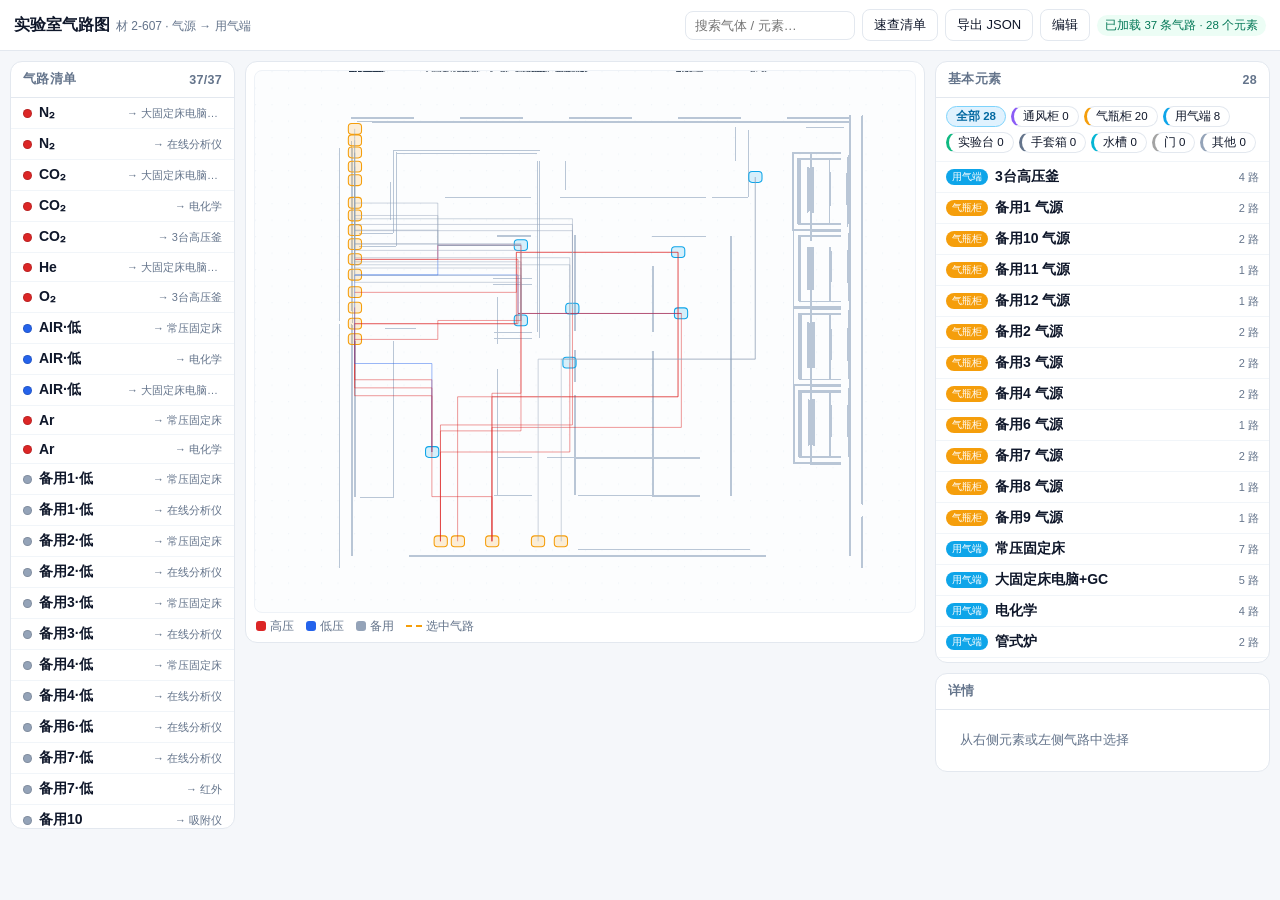
==== commit db406b18: "气路图：恢复建筑外轮廓底图；保存增加 409 自动重试与详细失败原因提示" ====
--- a/gas/index.html
+++ b/gas/index.html
@@ -148,6 +148,7 @@
           </pattern>
         </defs>
         <rect x="0" y="0" width="1000" height="820" fill="url(#grid)"></rect>
+        <g id="base"></g>
         <g id="furn"></g>
         <g id="lines"></g>
         <g id="hl"></g>
@@ -271,7 +272,7 @@
   }
 
   var S = {
-    lines: [], elements: [], plan: {},
+    lines: [], elements: [], plan: {}, planRects: [],
     selLine: null, selEl: null,
     editing: false, q: '', typeFilter: '',
     placing: null, newType: '其他',
@@ -310,6 +311,10 @@
       S.lines = Array.isArray(j.lines) ? j.lines : [];
       S.elements = Array.isArray(j.elements) ? j.elements : [];
       S.plan = j.plan || {};
+      try {
+        var pr = await fetch('plan.json?t=' + Date.now(), { cache: 'no-store' });
+        if (pr.ok) { var pj = await pr.json(); S.planRects = Array.isArray(pj.rects) ? pj.rects : []; }
+      } catch (e) { S.planRects = []; }
       setStatus('已加载 ' + S.lines.length + ' 条气路 · ' + S.elements.length + ' 个元素', 'ok');
     } catch (e) {
       setStatus('读取失败：' + e.message, 'warn');
@@ -323,6 +328,18 @@
   }
 
   /* ================= 画布 ================= */
+  function drawBase() {
+    var g = $('#base');
+    if (!g) return;
+    g.innerHTML = '';
+    (S.planRects || []).forEach(function (r) {
+      g.appendChild(svgEl('rect', {
+        x: r[0], y: r[1], width: r[2], height: r[3],
+        fill: '#b9c6d6', 'shape-rendering': 'crispEdges'
+      }));
+    });
+  }
+
   function drawFurniture() {
     var g = $('#furn');
     if (!g) return;
@@ -837,24 +854,57 @@
       updatedAt: new Date().toISOString(), plan: S.plan || {},
       elements: S.elements, lines: S.lines
     }, null, 1);
-    try {
-      var api = 'https://api.github.com/repos/' + GH.owner + '/' + GH.repo + '/contents/' + GH.path;
-      var cur = await fetch(api + '?ref=' + GH.branch + '&t=' + Date.now(), { headers: ghHeaders(), cache: 'no-store' });
-      var sha = cur.ok ? (await cur.json()).sha : null;
-      var res = await fetch(api, {
-        method: 'PUT', headers: ghHeaders(),
-        body: JSON.stringify({ message: (msg || '更新布置') + '（网页编辑）', content: b64(payload), branch: GH.branch, sha: sha })
-      });
-      if (!res.ok) {
-        var j = await res.json().catch(function () { return {}; });
-        throw new Error(j.message || ('HTTP ' + res.status));
+
+    var api = 'https://api.github.com/repos/' + GH.owner + '/' + GH.repo + '/contents/' + GH.path;
+    var lastErr = null;
+
+    for (var attempt = 0; attempt < 2; attempt++) {
+      try {
+        var cur = await fetch(api + '?ref=' + GH.branch + '&t=' + Date.now(), { headers: ghHeaders(), cache: 'no-store' });
+        if (!cur.ok) {
+          throw new Error('读取当前文件失败 HTTP ' + cur.status + (cur.status === 401 ? '（令牌无效）' : ''));
+        }
+        var sha = (await cur.json()).sha;
+
+        var res = await fetch(api, {
+          method: 'PUT', headers: ghHeaders(),
+          body: JSON.stringify({ message: (msg || '更新布置') + '（网页编辑）', content: b64(payload), branch: GH.branch, sha: sha })
+        });
+
+        if (res.ok) {
+          setStatus('已保存，约 1 分钟后生效', 'ok');
+          toast('已保存');
+          return true;
+        }
+
+        var detail = '';
+        try { var j = await res.json(); detail = j.message || ''; } catch (e) { detail = ''; }
+        lastErr = new Error('HTTP ' + res.status + (detail ? '：' + detail : ''));
+
+        /* 409 = sha 冲突，重读一次再写 */
+        if (res.status === 409 && attempt === 0) { await new Promise(function (r) { setTimeout(r, 600); }); continue; }
+        break;
+      } catch (e) {
+        lastErr = e;
+        if (attempt === 0) { await new Promise(function (r) { setTimeout(r, 600); }); continue; }
+        break;
       }
-      setStatus('已保存，约 1 分钟后生效', 'ok');
-      toast('已保存');
-    } catch (e) {
-      setStatus('保存失败：' + e.message, 'warn');
-      toast('保存失败：' + e.message, 4200);
     }
+
+    var hint = '';
+    if (lastErr) {
+      var m = String(lastErr.message || lastErr);
+      if (/Failed to fetch|NetworkError|Load failed/i.test(m)) hint = '（网络被拦截，可能是浏览器插件或网络限制）';
+      else if (/401/.test(m)) hint = '（写入令牌无效或已过期）';
+      else if (/403/.test(m)) hint = '（令牌权限不足或触发限流，稍后再试）';
+      else if (/409/.test(m)) hint = '（文件刚被别处修改，已重试仍冲突，请再点一次保存）';
+      else if (/422/.test(m)) hint = '（提交内容过大或格式不被接受）';
+    }
+    var text = '保存失败：' + (lastErr ? (lastErr.message || lastErr) : '未知错误') + hint;
+    setStatus(text, 'warn');
+    toast(text, 6000);
+    console.error('[保存失败]', lastErr);
+    return false;
   }
 
   function bindExport() {
@@ -869,7 +919,7 @@
     });
   }
 
-  function renderAll() { drawFurniture(); drawLines(); renderList(); renderTypeChips(); renderElementList(); renderDetail(); }
+  function renderAll() { drawBase(); drawFurniture(); drawLines(); renderList(); renderTypeChips(); renderElementList(); renderDetail(); }
 
   function boot() {
     bindEdit(); bindElModal(); bindLineModal(); bindExport();
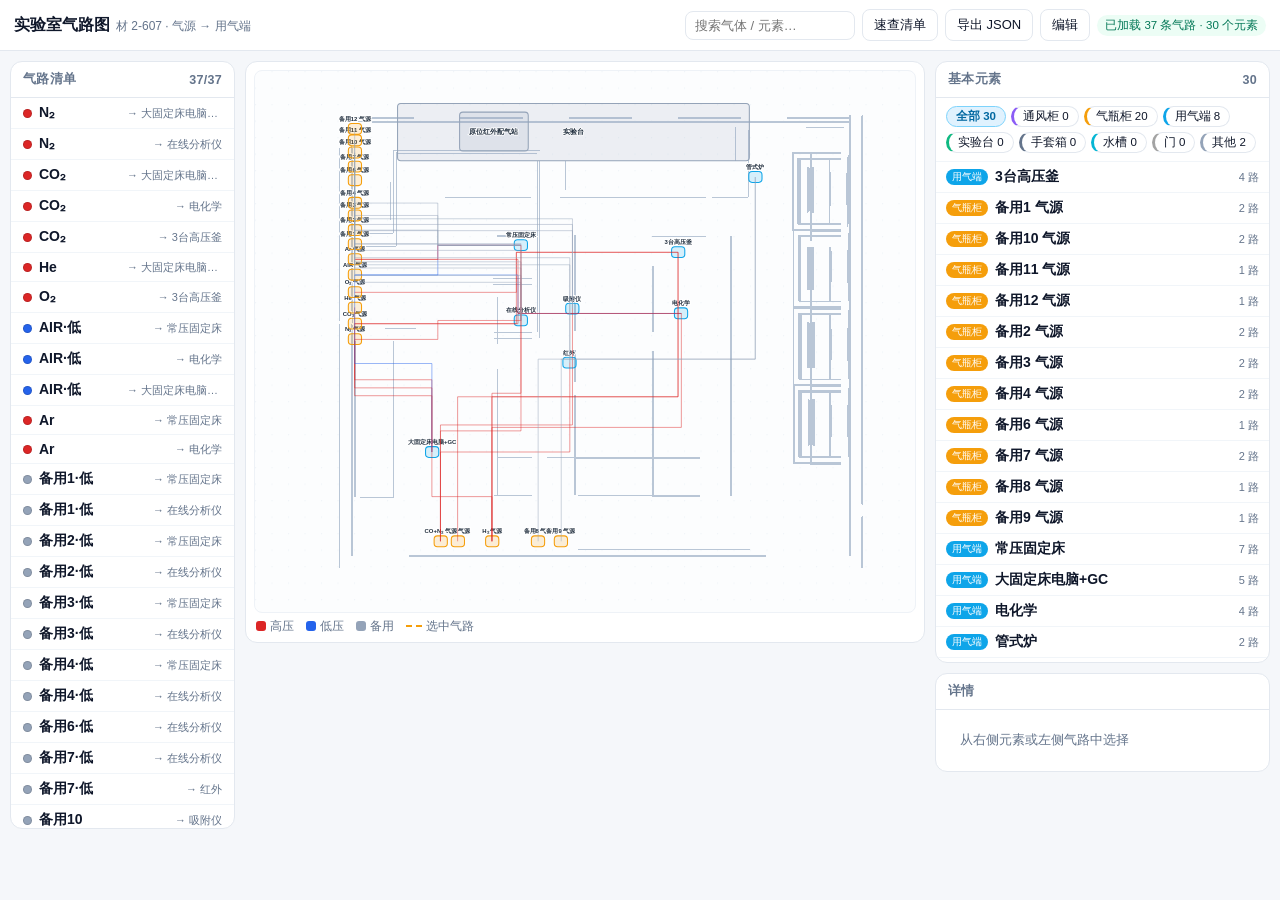
==== commit a4c9f312: "气路图：元素名称居中显示在方框内，框太小则完整显示在框上方" ====
--- a/gas/index.html
+++ b/gas/index.html
@@ -151,6 +151,7 @@
         <g id="base"></g>
         <g id="furn"></g>
         <g id="lines"></g>
+        <g id="draft"></g>
         <g id="hl"></g>
       </svg>
       <div id="markers"></div>
@@ -277,7 +278,7 @@
     editing: false, q: '', typeFilter: '',
     placing: null, newType: '其他',
     elEditId: null, lineEditId: null, level: 'high',
-    drag: null, lastDrag: 0
+    drag: null, lastDrag: 0, draftRect: null
   };
 
   function $(s, r) { return (r || document).querySelector(s); }
@@ -353,11 +354,48 @@
         rx: 5, fill: c, 'fill-opacity': sel ? '0.32' : '0.16',
         stroke: c, 'stroke-width': sel ? 2.6 : 1.6
       }));
+
+      /* 名称：框够大就居中显示在框内；框太小则完整显示在框上方（不截断） */
+      var bw = parseFloat(px(e.w)), bh = parseFloat(py(e.h));
+      var name = e.name || '';
+      if (!name) return;
+
+      function emWidth(txt, size) {
+        var wsum = 0;
+        for (var i = 0; i < txt.length; i++) {
+          wsum += (/[\u4e00-\u9fa5]/.test(txt.charAt(i))) ? 1 : 0.56;
+        }
+        return wsum * size;
+      }
+
+      var inside = bw >= 40 && bh >= 16;   /* 框足够大 → 文字放框内 */
+      var fs = 10.5;
+      var shown = name;
+
+      if (inside) {
+        while (fs > 7 && (emWidth(name, fs) > bw - 8 || fs > bh - 4)) fs -= 0.5;
+        if (emWidth(name, fs) > bw - 8) {
+          shown = name;
+          while (shown.length > 1 && emWidth(shown + '…', fs) > bw - 8) shown = shown.slice(0, -1);
+          shown = shown + '…';
+        }
+      } else {
+        fs = 9;   /* 小框：标签放到上方，完整显示 */
+      }
+
+      var tx = bw / 2;
+      var ty = inside ? (bh / 2 + fs * 0.34) : -4;
+
       var t = svgEl('text', {
-        x: px(e.x) + 5, y: py(e.y + e.h / 2) + 3.5,
-        'font-size': 10, fill: '#243447', 'font-weight': 650
+        x: (parseFloat(px(e.x)) + tx).toFixed(1),
+        y: (parseFloat(py(e.y)) + ty).toFixed(1),
+        'text-anchor': 'middle',
+        'font-size': fs,
+        fill: '#1f2d3d', 'font-weight': 650,
+        stroke: '#ffffff', 'stroke-width': inside ? 2.2 : 3,
+        'paint-order': 'stroke', 'pointer-events': 'none'
       });
-      t.textContent = e.name || '';
+      t.textContent = shown;
       g.appendChild(t);
     });
 
@@ -477,26 +515,106 @@
     });
   }
 
-  /* ================= 放置元素 ================= */
-  function onMapClick(ev) {
-    if (!S.editing || S.placing !== 'element') return;
-    if (Date.now() - (S.lastDrag || 0) < 300) return;
-    if (ev.target.closest && ev.target.closest('[data-eid]')) return;
-    var wrap = $('#mapWrap'), rect = wrap.getBoundingClientRect();
-    var x = r3((ev.clientX - rect.left) / rect.width);
-    var y = r3((ev.clientY - rect.top) / rect.height);
-    if (x < 0 || x > 1 || y < 0 || y > 1) return;
-
-    var e = { id: 'e-' + Date.now().toString(36), type: S.newType, name: '',
-              x: r3(Math.max(0, Math.min(0.88, x - 0.05))),
-              y: r3(Math.max(0, Math.min(0.94, y - 0.025))),
-              w: 0.10, h: 0.05, note: '' };
-    S.elements.push(e);
-    S.selEl = e.id;
-    stopPlacing();
-    drawFurniture();
-    renderElementList(); renderDetail();
-    openElModal(e.id);
+  /* ================= 放置元素（按住拖拽，实时预览） ================= */
+  function clamp01(v) { return Math.max(0, Math.min(1, v)); }
+  function pointOf(ev) {
+    var rect = $('#mapWrap').getBoundingClientRect();
+    return {
+      x: clamp01((ev.clientX - rect.left) / rect.width),
+      y: clamp01((ev.clientY - rect.top) / rect.height)
+    };
+  }
+
+  /* 拖动中的虚线预览框 */
+  function drawDraft() {
+    var g = $('#draft');
+    if (!g) return;
+    g.innerHTML = '';
+    var d = S.draftRect;
+    if (!d) return;
+    var x = Math.min(d.x0, d.x1), y = Math.min(d.y0, d.y1);
+    var w = Math.abs(d.x1 - d.x0), h = Math.abs(d.y1 - d.y0);
+    var c = typeColor(S.newType);
+
+    g.appendChild(svgEl('rect', {
+      x: px(x), y: py(y), width: px(w), height: py(h),
+      rx: 5, fill: c, 'fill-opacity': '0.18',
+      stroke: c, 'stroke-width': 1.8, 'stroke-dasharray': '6 4'
+    }));
+
+    /* 尺寸标签 */
+    var label = (w * 100).toFixed(0) + '% × ' + (h * 100).toFixed(0) + '%';
+    var ty = py(y) - 4;
+    if (ty < 12) ty = py(y + h) + 12;
+    var tx = px(x);
+    var txt = svgEl('text', {
+      x: tx, y: ty, 'font-size': 10.5, fill: c, 'font-weight': 700,
+      stroke: '#ffffff', 'stroke-width': 3, 'paint-order': 'stroke'
+    });
+    txt.textContent = label;
+    g.appendChild(txt);
+  }
+
+  function bindPlacing() {
+    var wrap = $('#mapWrap');
+
+    wrap.addEventListener('pointerdown', function (ev) {
+      if (!S.editing || S.placing !== 'element') return;
+      if (ev.target.closest && ev.target.closest('[data-eid]')) return;
+      if (ev.button !== undefined && ev.button !== 0) return;
+      ev.preventDefault();
+
+      var p = pointOf(ev);
+      S.draftRect = { x0: p.x, y0: p.y, x1: p.x, y1: p.y, moved: false };
+      drawDraft();
+      showTip('拖出方框大小，松手后命名（也可以直接单击放一个小方框）');
+      try { wrap.setPointerCapture(ev.pointerId); } catch (e) { /* 忽略 */ }
+    });
+
+    wrap.addEventListener('pointermove', function (ev) {
+      if (!S.draftRect) return;
+      ev.preventDefault();
+      var p = pointOf(ev);
+      if (Math.abs(p.x - S.draftRect.x0) > 0.004 || Math.abs(p.y - S.draftRect.y0) > 0.004) {
+        S.draftRect.moved = true;
+      }
+      S.draftRect.x1 = p.x;
+      S.draftRect.y1 = p.y;
+      drawDraft();
+    });
+
+    var finish = function (ev) {
+      if (!S.draftRect) return;
+      var d = S.draftRect;
+      S.draftRect = null;
+      drawDraft();
+
+      var x = Math.min(d.x0, d.x1), y = Math.min(d.y0, d.y1);
+      var w = Math.abs(d.x1 - d.x0), h = Math.abs(d.y1 - d.y0);
+
+      /* 只是点了一下（几乎没拖动）→ 用默认尺寸居中 */
+      if (w < 0.015 || h < 0.015) {
+        w = 0.10; h = 0.05;
+        x = clamp01(x - w / 2);
+        y = clamp01(y - h / 2);
+      }
+      if (x + w > 1) x = 1 - w;
+      if (y + h > 1) y = 1 - h;
+
+      var e = {
+        id: 'e-' + Date.now().toString(36), type: S.newType, name: '',
+        x: r3(x), y: r3(y), w: r3(Math.max(0.02, w)), h: r3(Math.max(0.02, h)), note: ''
+      };
+      S.elements.push(e);
+      S.selEl = e.id;
+      stopPlacing();
+      drawFurniture();
+      renderElementList(); renderDetail();
+      openElModal(e.id);
+    };
+
+    wrap.addEventListener('pointerup', finish);
+    wrap.addEventListener('pointercancel', finish);
   }
 
   function showTip(msg) {
@@ -507,12 +625,16 @@
   function startPlacing() {
     S.newType = S.typeFilter || '其他';
     S.placing = 'element';
+    S.draftRect = null;
+    drawDraft();
     $('#mapWrap').classList.add('armed');
-    showTip('点击图上位置放置「' + S.newType + '」元素');
-    setStatus('点选位置…', 'warn');
+    showTip('按住鼠标拖出「' + S.newType + '」的大小，松手后命名');
+    setStatus('拖拽绘制中…', 'warn');
   }
   function stopPlacing() {
     S.placing = null;
+    S.draftRect = null;
+    drawDraft();
     $('#mapWrap').classList.remove('armed');
     showTip('');
     setStatus(S.editing ? '编辑模式' : '浏览模式', S.editing ? 'warn' : '');
@@ -925,7 +1047,7 @@
     bindEdit(); bindElModal(); bindLineModal(); bindExport();
     $('#elType').innerHTML = TYPES.map(function (t) { return '<option>' + t.key + '</option>'; }).join('');
     $('#q').addEventListener('input', function () { S.q = this.value; renderList(); });
-    $('#mapWrap').addEventListener('click', onMapClick);
+    bindPlacing();
     document.addEventListener('keydown', function (e) {
       if (e.key === 'Escape') {
         $('#loginModal').classList.remove('open');
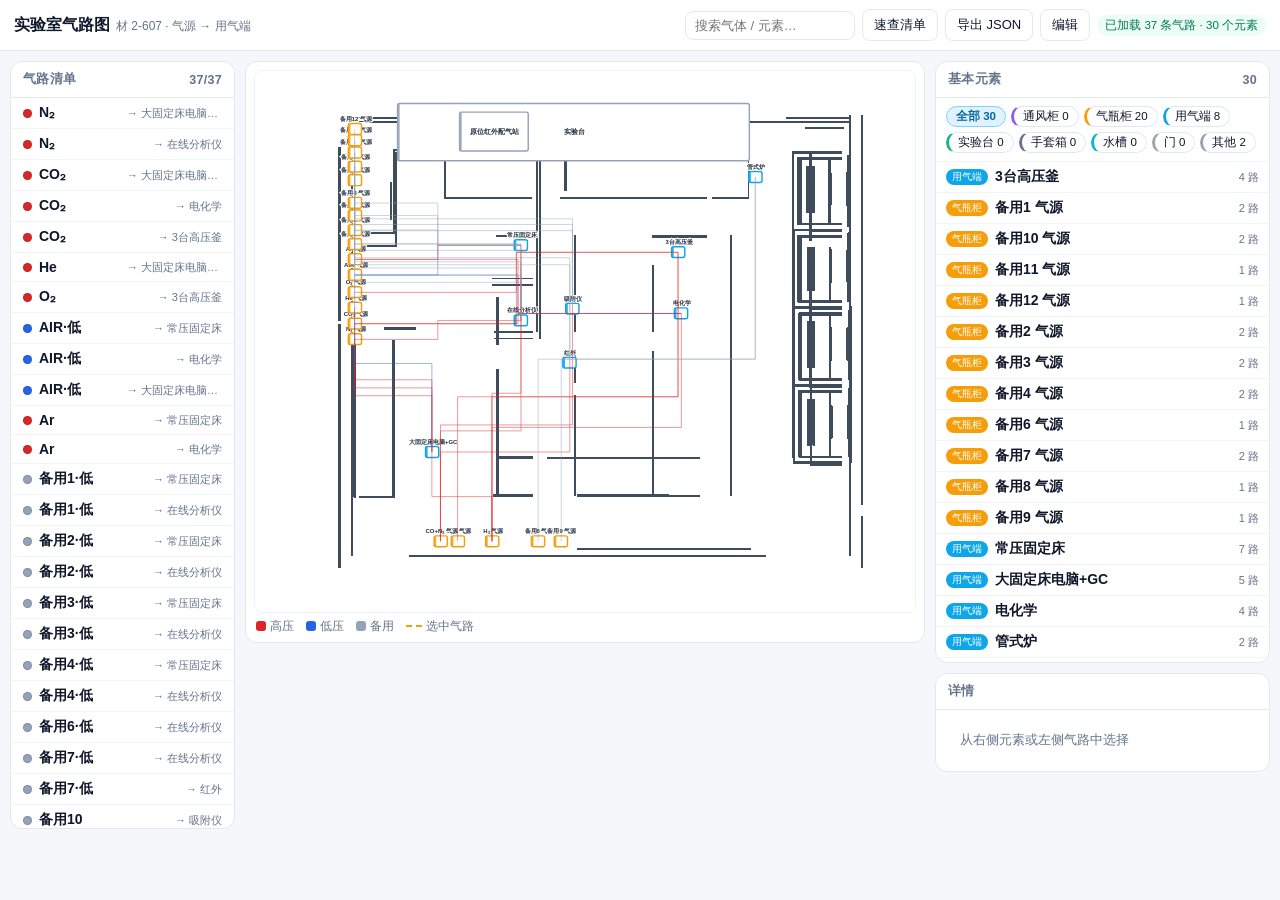
==== commit 014bc796: "气路图：按参考图风格重绘——白底、加粗墙体、白底元素框+类型色描边、居中标注、选中显示米制尺寸线" ====
--- a/gas/index.html
+++ b/gas/index.html
@@ -142,12 +142,7 @@
     <div class="tip" id="tip"></div>
     <div id="mapWrap">
       <svg id="canvas" viewBox="0 0 1000 820" xmlns="http://www.w3.org/2000/svg">
-        <defs>
-          <pattern id="grid" width="25" height="25" patternUnits="userSpaceOnUse">
-            <circle cx="1" cy="1" r="0.8" fill="#e6ecf3"></circle>
-          </pattern>
-        </defs>
-        <rect x="0" y="0" width="1000" height="820" fill="url(#grid)"></rect>
+        <rect x="0" y="0" width="1000" height="820" fill="#ffffff"></rect>
         <g id="base"></g>
         <g id="furn"></g>
         <g id="lines"></g>
@@ -334,9 +329,12 @@
     if (!g) return;
     g.innerHTML = '';
     (S.planRects || []).forEach(function (r) {
+      /* 线稿本身只有 1 个单位粗，向外扩 0.7 让墙看起来更实 */
+      var pad = 0.7;
       g.appendChild(svgEl('rect', {
-        x: r[0], y: r[1], width: r[2], height: r[3],
-        fill: '#b9c6d6', 'shape-rendering': 'crispEdges'
+        x: (r[0] - pad).toFixed(2), y: (r[1] - pad).toFixed(2),
+        width: (r[2] + pad * 2).toFixed(2), height: (r[3] + pad * 2).toFixed(2),
+        fill: '#3f4c5c', 'shape-rendering': 'crispEdges'
       }));
     });
   }
@@ -349,13 +347,24 @@
     S.elements.forEach(function (e) {
       var c = typeColor(e.type);
       var sel = S.selEl === e.id;
-      g.appendChild(svgEl('rect', {
+
+      /* 主体：白底 + 加粗描边（参考图风格） */
+      var box = svgEl('rect', {
         x: px(e.x), y: py(e.y), width: px(e.w), height: py(e.h),
-        rx: 5, fill: c, 'fill-opacity': sel ? '0.32' : '0.16',
-        stroke: c, 'stroke-width': sel ? 2.6 : 1.6
-      }));
-
-      /* 名称：框够大就居中显示在框内；框太小则完整显示在框上方（不截断） */
+        rx: 3, fill: sel ? '#f3f8ff' : '#ffffff',
+        stroke: sel ? '#1d6fb8' : c, 'stroke-width': sel ? 3 : 2.2
+      });
+      box.setAttribute('data-eid', e.id);
+      g.appendChild(box);
+
+      /* 类型色细条，保留分类识别 */
+      if (parseFloat(px(e.w)) > 14) {
+        g.appendChild(svgEl('rect', {
+          x: px(e.x), y: py(e.y), width: 3.2, height: py(e.h),
+          rx: 1.5, fill: c, 'fill-opacity': '0.85'
+        }));
+      }
+
       var bw = parseFloat(px(e.w)), bh = parseFloat(py(e.h));
       var name = e.name || '';
       if (!name) return;
@@ -368,35 +377,35 @@
         return wsum * size;
       }
 
-      var inside = bw >= 40 && bh >= 16;   /* 框足够大 → 文字放框内 */
+      var inside = bw >= 42 && bh >= 16;
       var fs = 10.5;
       var shown = name;
-
       if (inside) {
-        while (fs > 7 && (emWidth(name, fs) > bw - 8 || fs > bh - 4)) fs -= 0.5;
-        if (emWidth(name, fs) > bw - 8) {
-          shown = name;
-          while (shown.length > 1 && emWidth(shown + '…', fs) > bw - 8) shown = shown.slice(0, -1);
+        while (fs > 7 && (emWidth(name, fs) > bw - 12 || fs > bh - 4)) fs -= 0.5;
+        if (emWidth(name, fs) > bw - 12) {
+          while (shown.length > 1 && emWidth(shown + '…', fs) > bw - 12) shown = shown.slice(0, -1);
           shown = shown + '…';
         }
       } else {
-        fs = 9;   /* 小框：标签放到上方，完整显示 */
-      }
-
-      var tx = bw / 2;
+        fs = 9;
+      }
+
+      var tx = bw / 2 + (bw > 14 ? 1.5 : 0);
       var ty = inside ? (bh / 2 + fs * 0.34) : -4;
 
-      var t = svgEl('text', {
+      var tEl = svgEl('text', {
         x: (parseFloat(px(e.x)) + tx).toFixed(1),
         y: (parseFloat(py(e.y)) + ty).toFixed(1),
-        'text-anchor': 'middle',
-        'font-size': fs,
-        fill: '#1f2d3d', 'font-weight': 650,
-        stroke: '#ffffff', 'stroke-width': inside ? 2.2 : 3,
+        'text-anchor': 'middle', 'font-size': fs,
+        fill: sel ? '#0f3f66' : '#1f2d3d', 'font-weight': 650,
+        stroke: '#ffffff', 'stroke-width': inside ? 2 : 3,
         'paint-order': 'stroke', 'pointer-events': 'none'
       });
-      t.textContent = shown;
-      g.appendChild(t);
+      tEl.textContent = shown;
+      g.appendChild(tEl);
+
+      /* 选中时画尺寸线（参考图的标注风格） */
+      if (sel) drawDims(g, e);
     });
 
     var host = $('#markers');
@@ -426,6 +435,48 @@
         host.appendChild(h);
       }
     }
+  }
+
+  /* 每单位对应的毫米数（由 CAD 上 9600mm 房间宽度反推） */
+  var MM_PER_UNIT = 12.1;
+
+  function fmtM(unitsVal) {
+    var m = unitsVal * MM_PER_UNIT / 1000;
+    return (m >= 1 ? m.toFixed(2) : (m * 100).toFixed(0) + ' cm');
+  }
+
+  /* 在元素下方画宽度尺寸线，右侧画高度尺寸线 */
+  function drawDims(g, e) {
+    var x = parseFloat(px(e.x)), y = parseFloat(py(e.y));
+    var w = parseFloat(px(e.w)), h = parseFloat(py(e.h));
+    var col = '#3b82f6';
+    var off = 14;
+
+    /* 宽度（下方） */
+    var yb = y + h + off;
+    g.appendChild(svgEl('line', { x1: x, y1: yb, x2: x + w, y2: yb, stroke: col, 'stroke-width': 1.1 }));
+    g.appendChild(svgEl('line', { x1: x, y1: yb - 4, x2: x, y2: yb + 4, stroke: col, 'stroke-width': 1.1 }));
+    g.appendChild(svgEl('line', { x1: x + w, y1: yb - 4, x2: x + w, y2: yb + 4, stroke: col, 'stroke-width': 1.1 }));
+    var t1 = svgEl('text', {
+      x: (x + w / 2).toFixed(1), y: (yb + 12).toFixed(1),
+      'text-anchor': 'middle', 'font-size': 10.5, fill: col, 'font-weight': 700,
+      stroke: '#ffffff', 'stroke-width': 3, 'paint-order': 'stroke'
+    });
+    t1.textContent = fmtM(e.w * 1000);
+    g.appendChild(t1);
+
+    /* 高度（右侧） */
+    var xr = x + w + off;
+    g.appendChild(svgEl('line', { x1: xr, y1: y, x2: xr, y2: y + h, stroke: col, 'stroke-width': 1.1 }));
+    g.appendChild(svgEl('line', { x1: xr - 4, y1: y, x2: xr + 4, y2: y, stroke: col, 'stroke-width': 1.1 }));
+    g.appendChild(svgEl('line', { x1: xr - 4, y1: y + h, x2: xr + 4, y2: y + h, stroke: col, 'stroke-width': 1.1 }));
+    var t2 = svgEl('text', {
+      x: (xr + 5).toFixed(1), y: (y + h / 2 + 3.5).toFixed(1),
+      'font-size': 10.5, fill: col, 'font-weight': 700,
+      stroke: '#ffffff', 'stroke-width': 3, 'paint-order': 'stroke'
+    });
+    t2.textContent = fmtM(e.h * 1000 / (820 / 820));
+    g.appendChild(t2);
   }
 
   function lineColor(l) {
@@ -646,8 +697,8 @@
     if (!e) return;
     S.elEditId = id;
     $('#elTitle').textContent = '元素：' + (e.name || '未命名');
-    $('#elHint').textContent = '位置 x=' + e.x.toFixed(3) + ' y=' + e.y.toFixed(3) +
-      ' · 尺寸 ' + e.w.toFixed(3) + '×' + e.h.toFixed(3);
+    $('#elHint').textContent = '尺寸约 ' + fmtM(e.w * 1000) + ' × ' + fmtM(e.h * 1000) +
+      '　·　位置 x=' + e.x.toFixed(3) + ' y=' + e.y.toFixed(3);
     $('#elName').value = e.name || '';
     $('#elType').value = e.type || '其他';
     $('#elNote').value = e.note || '';
